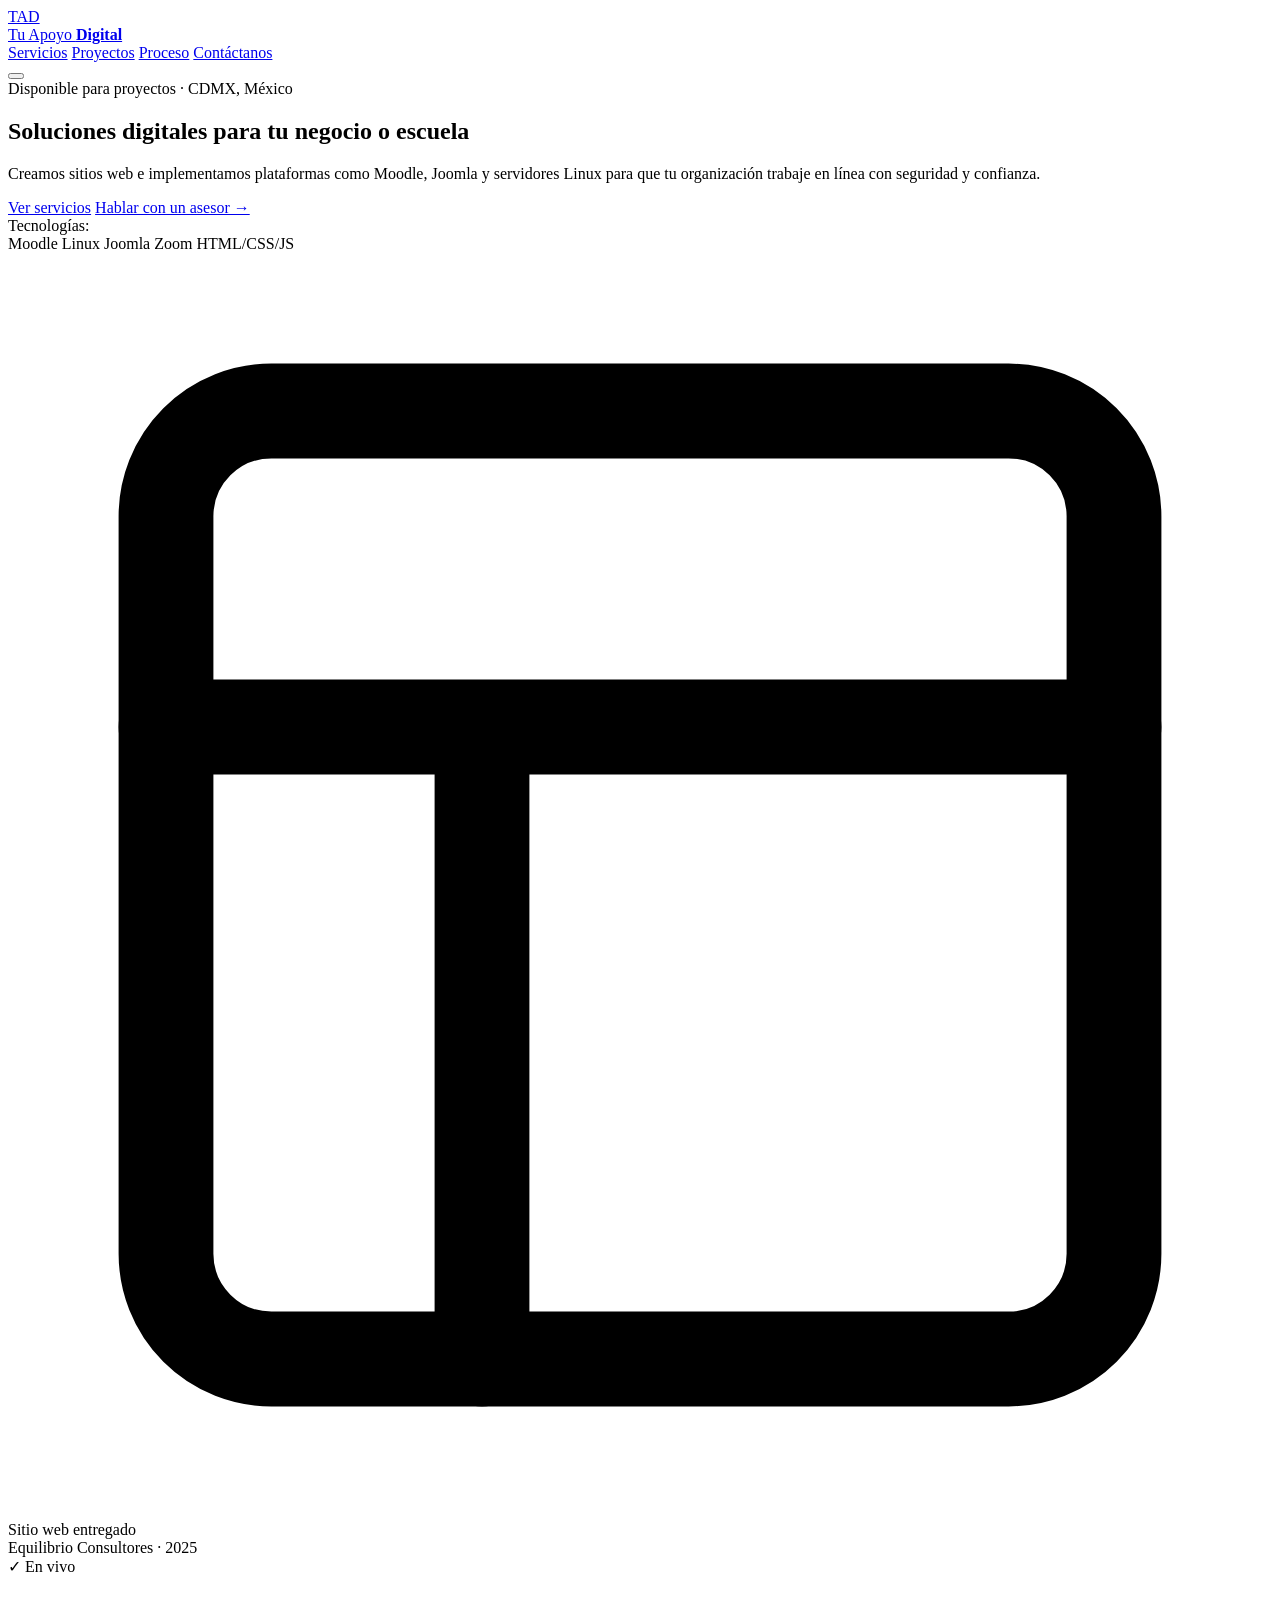
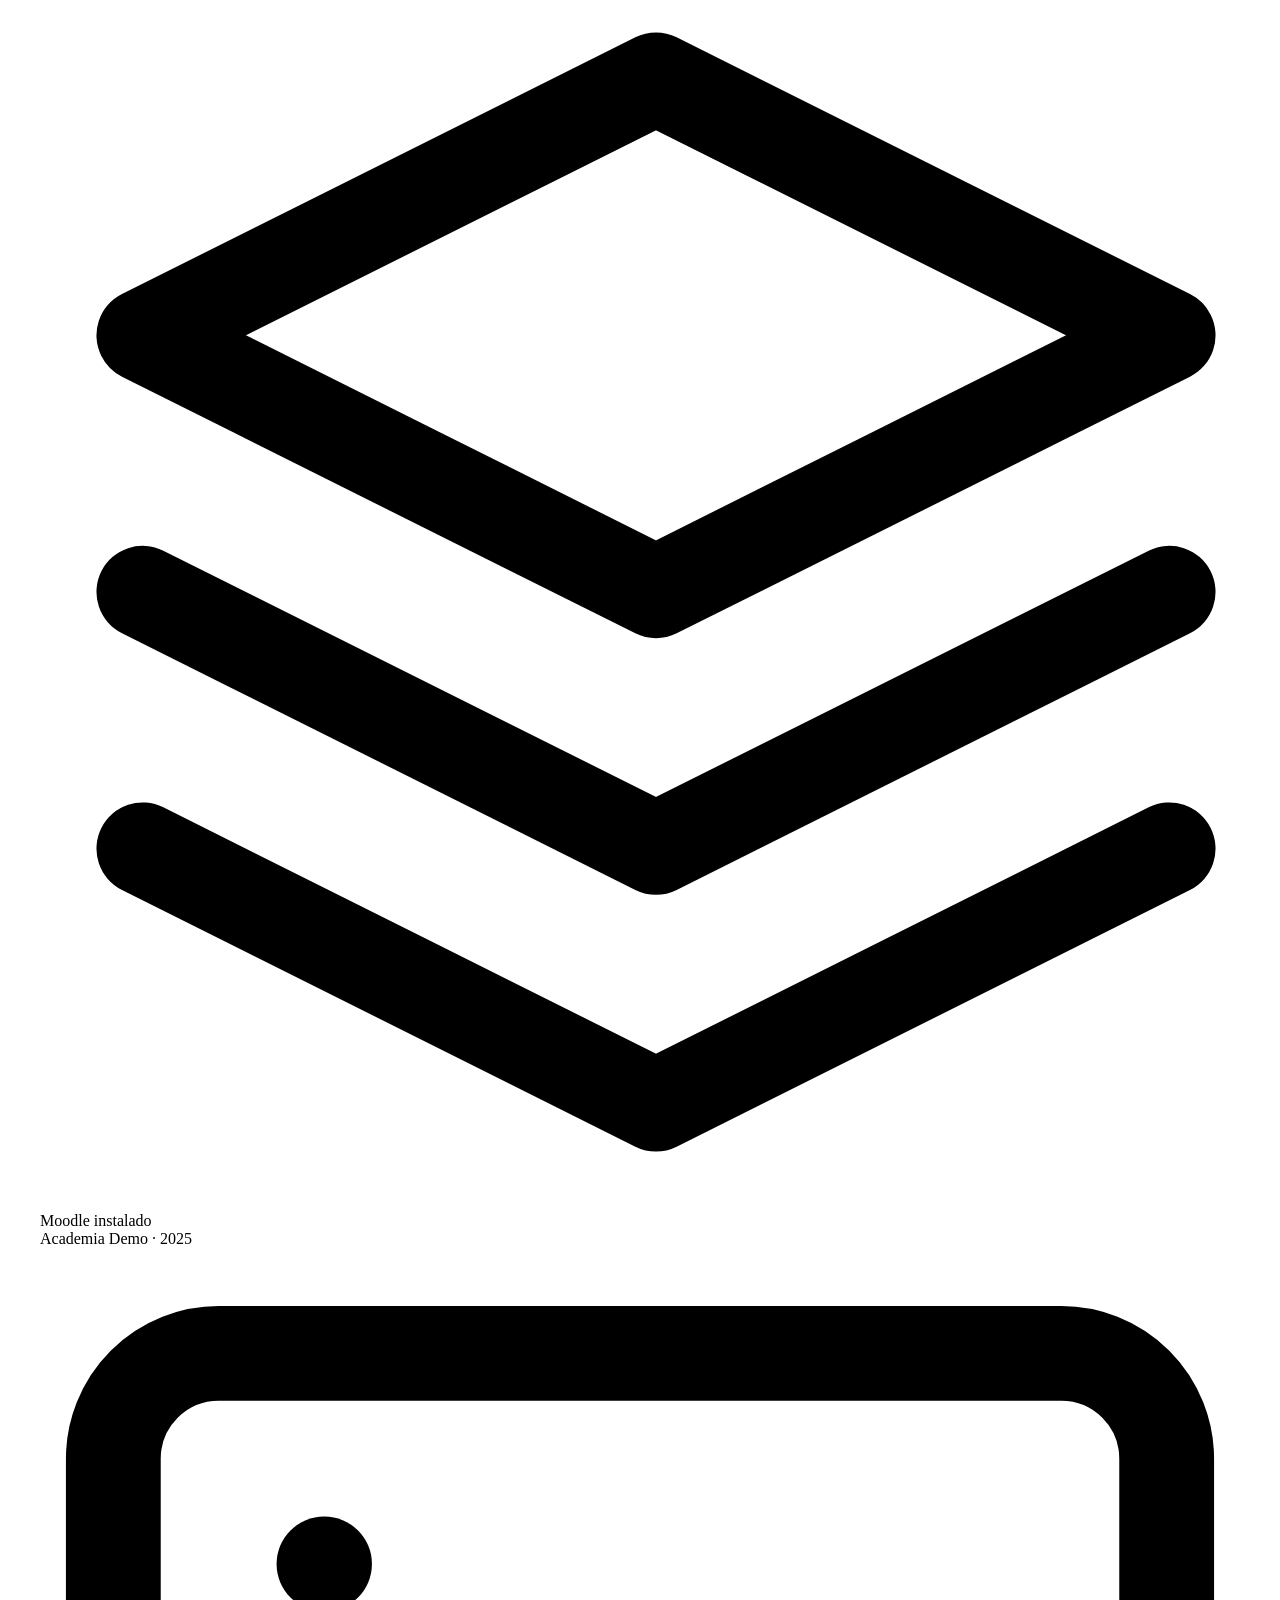
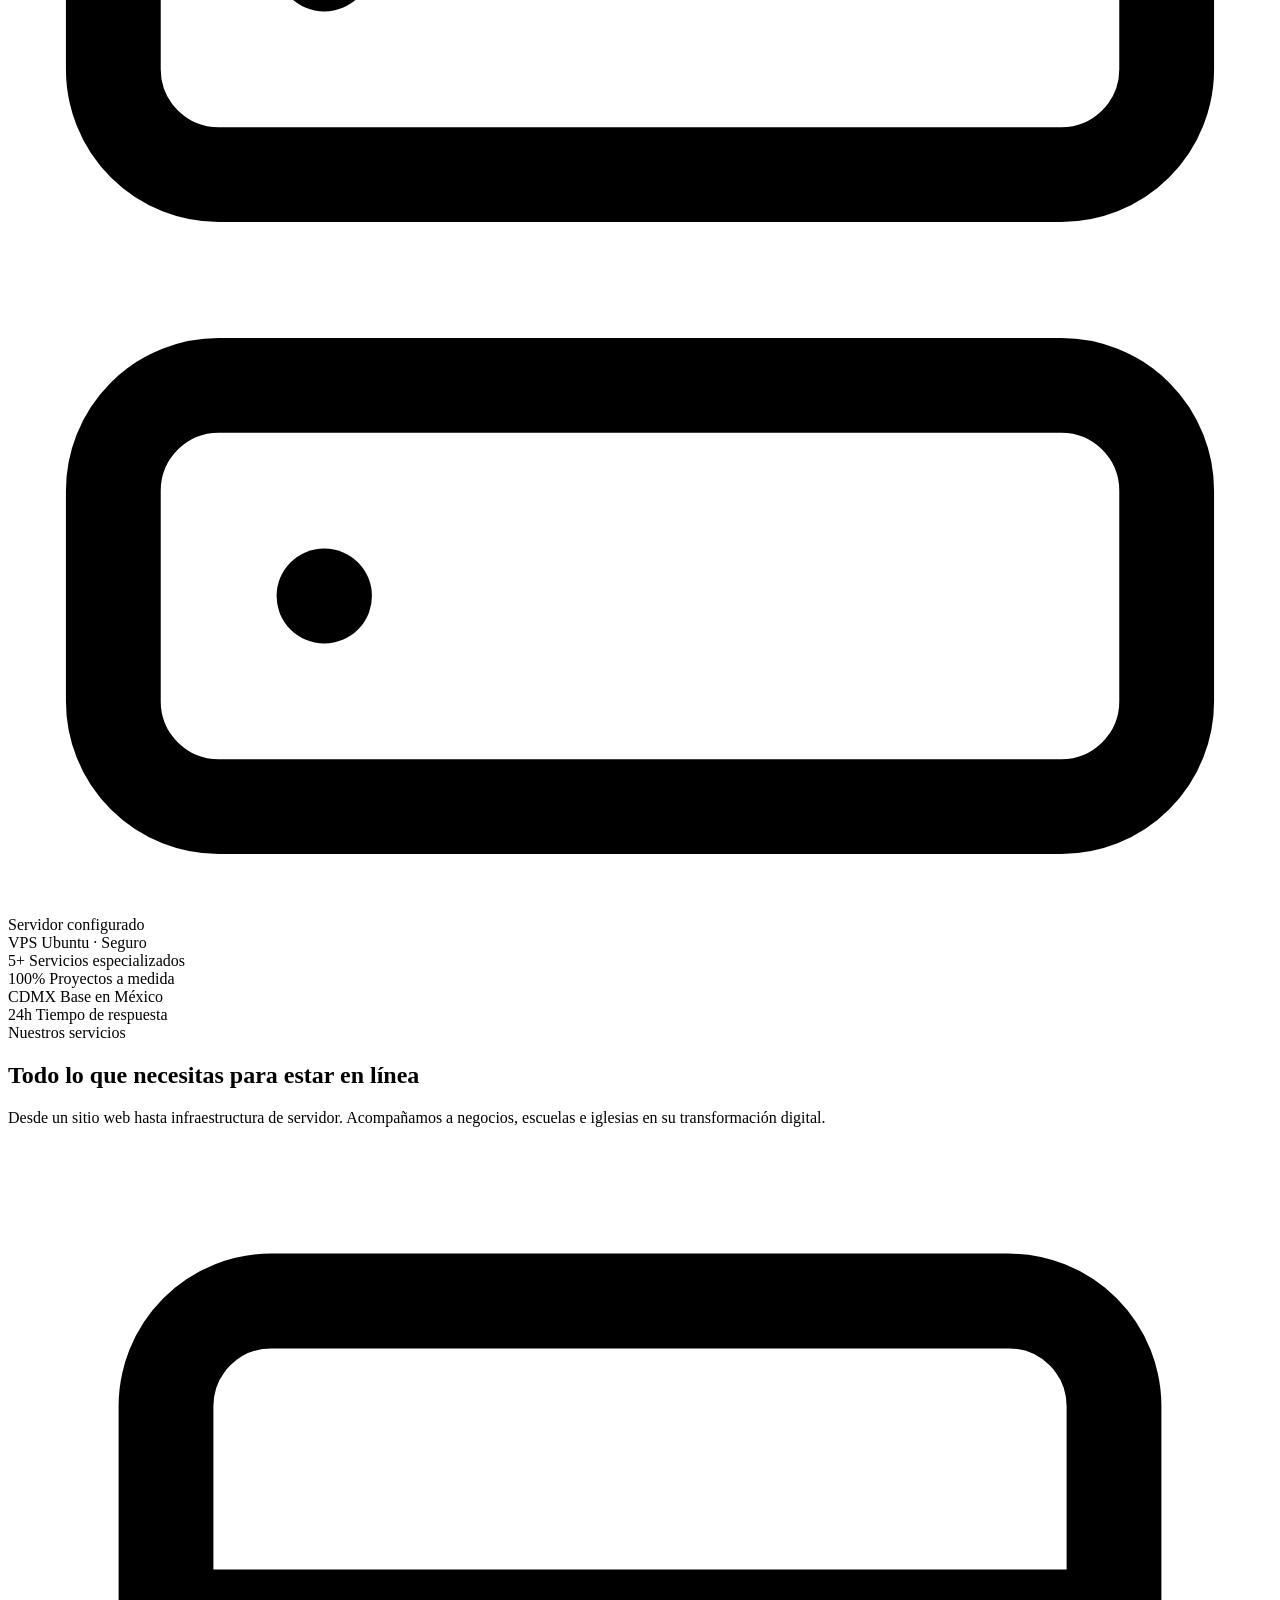
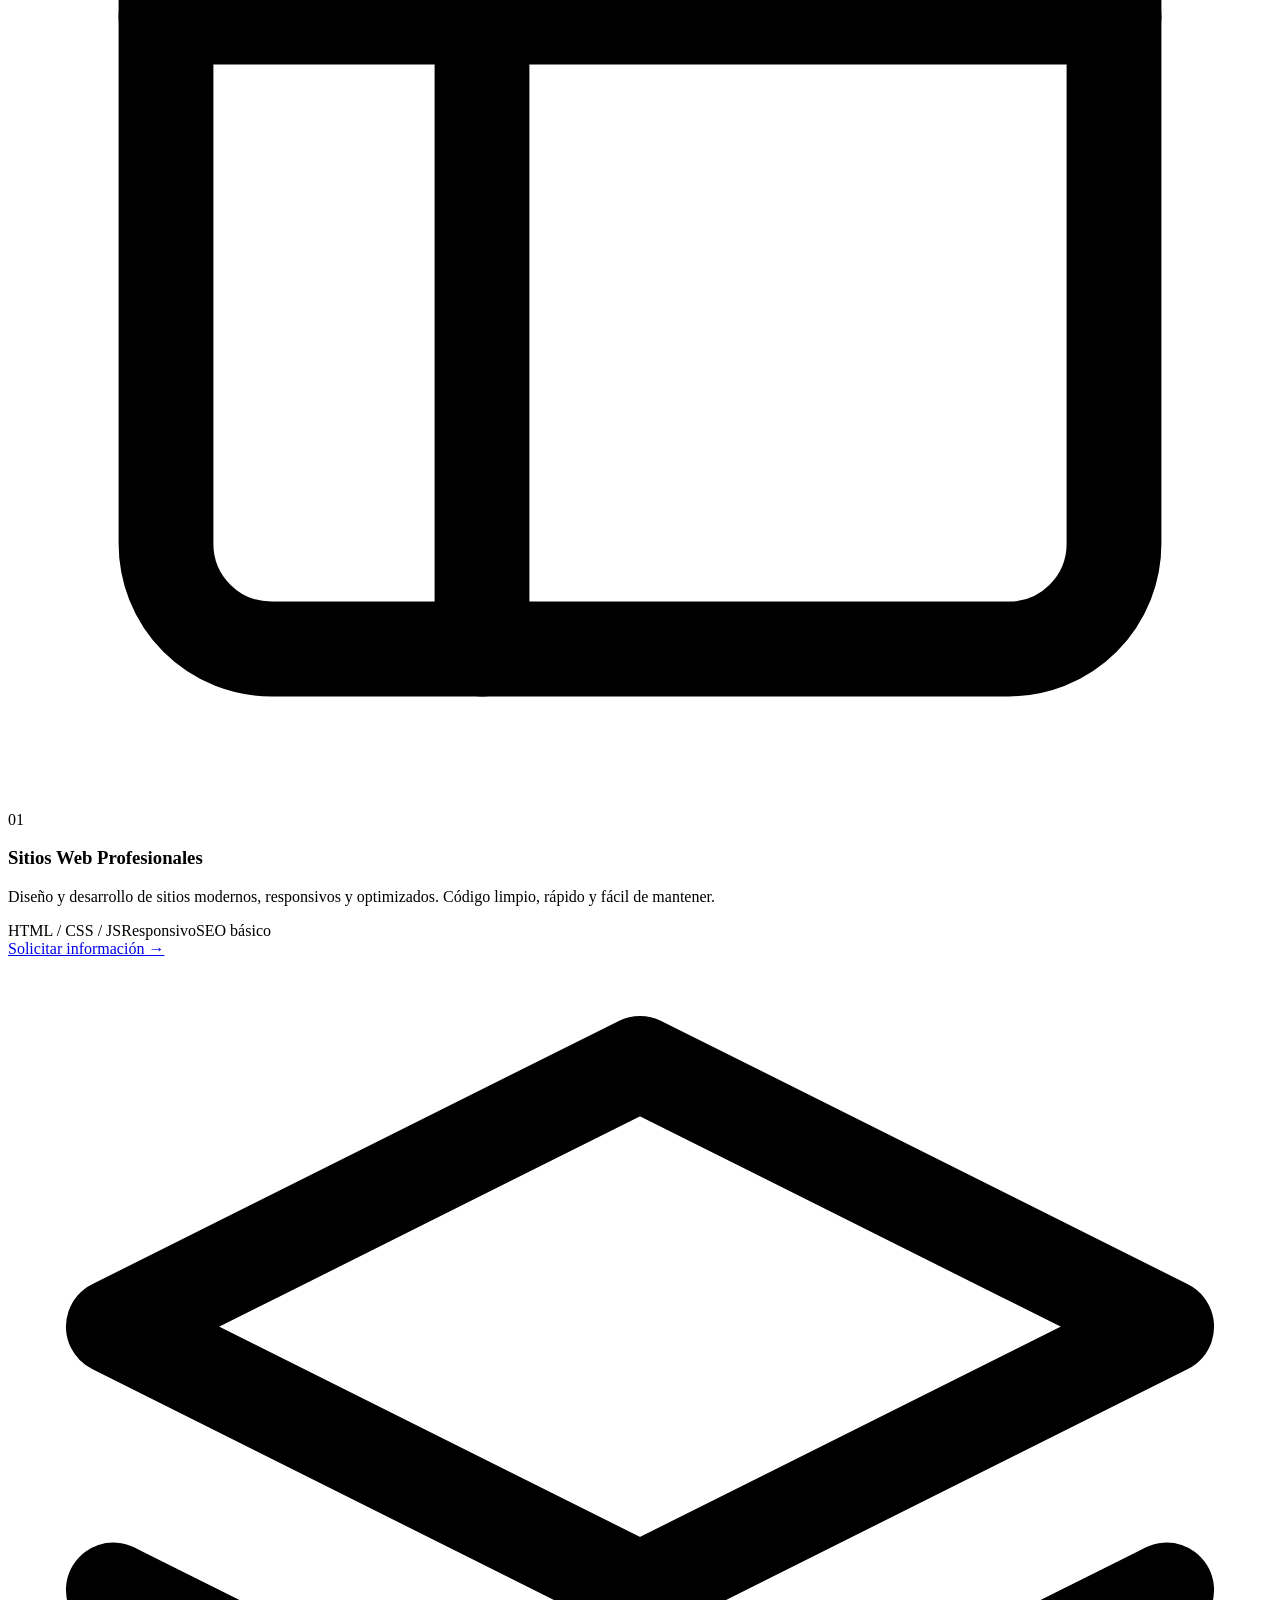
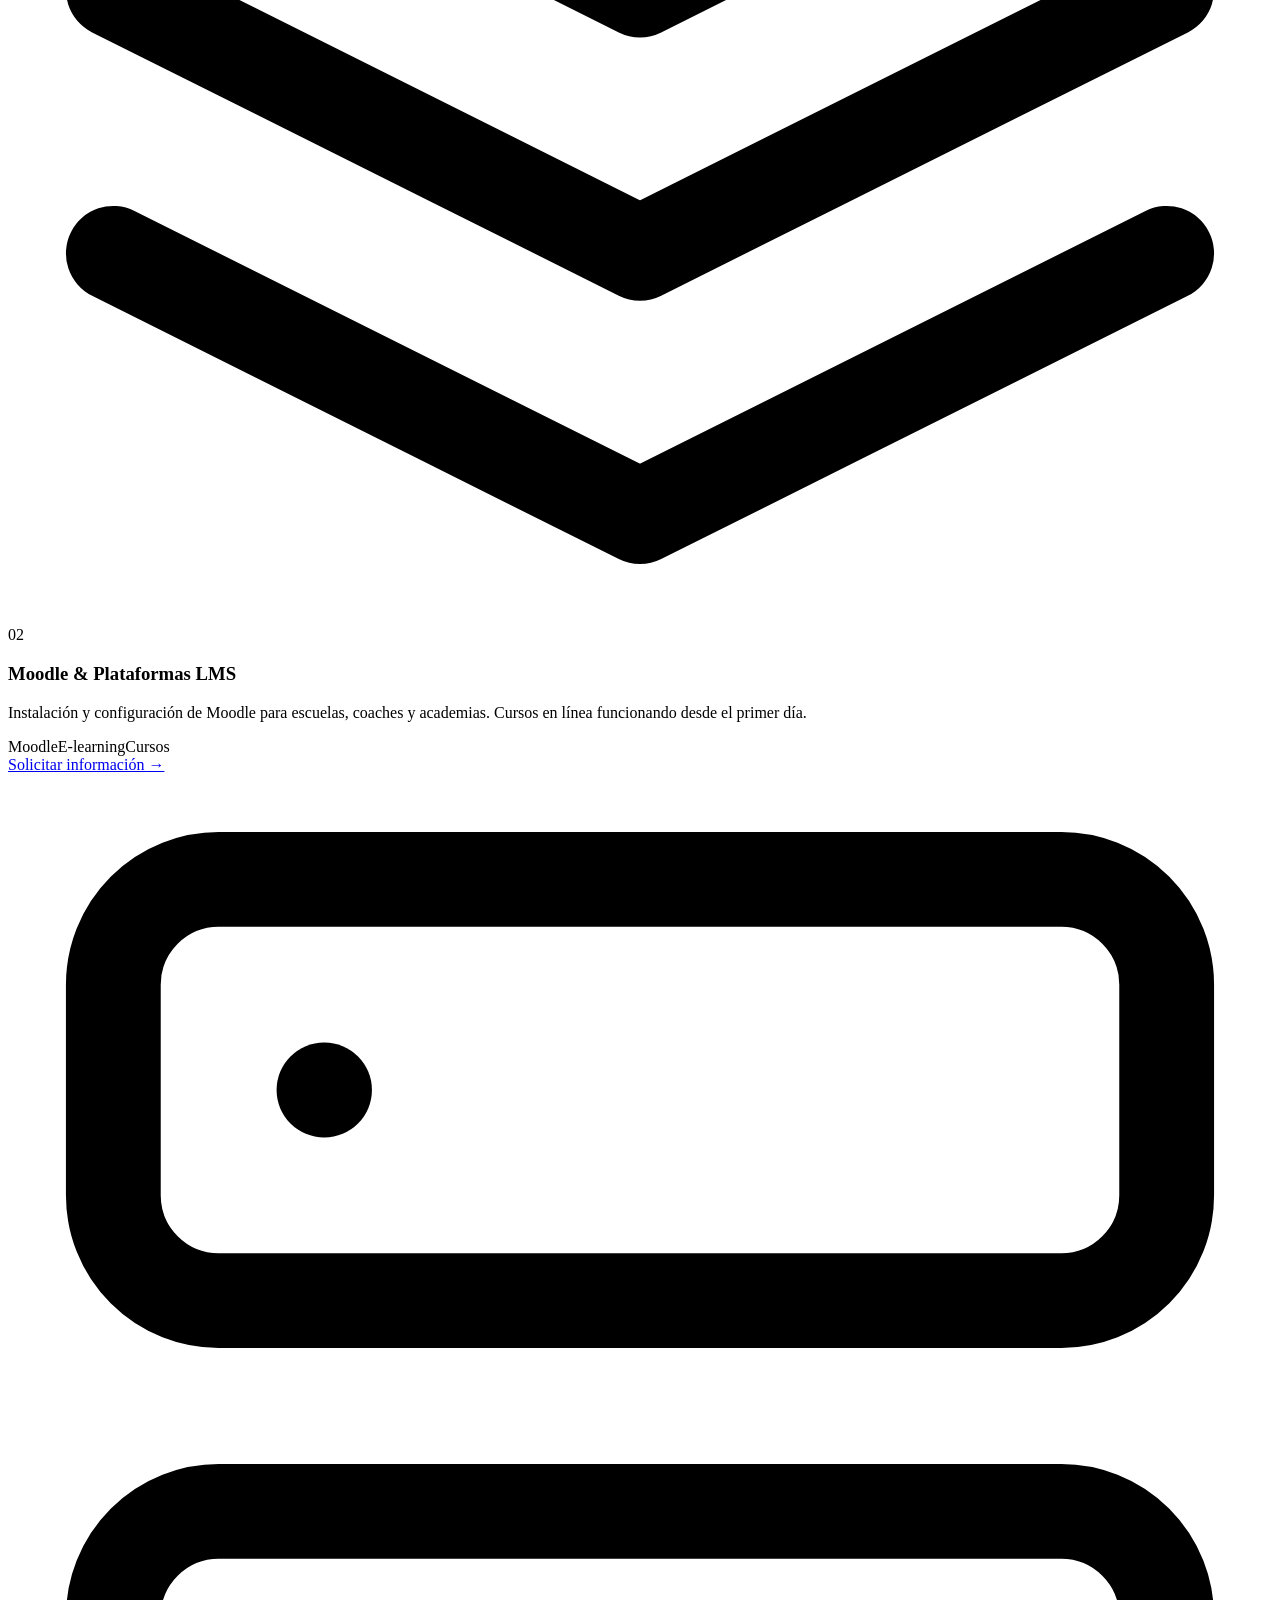
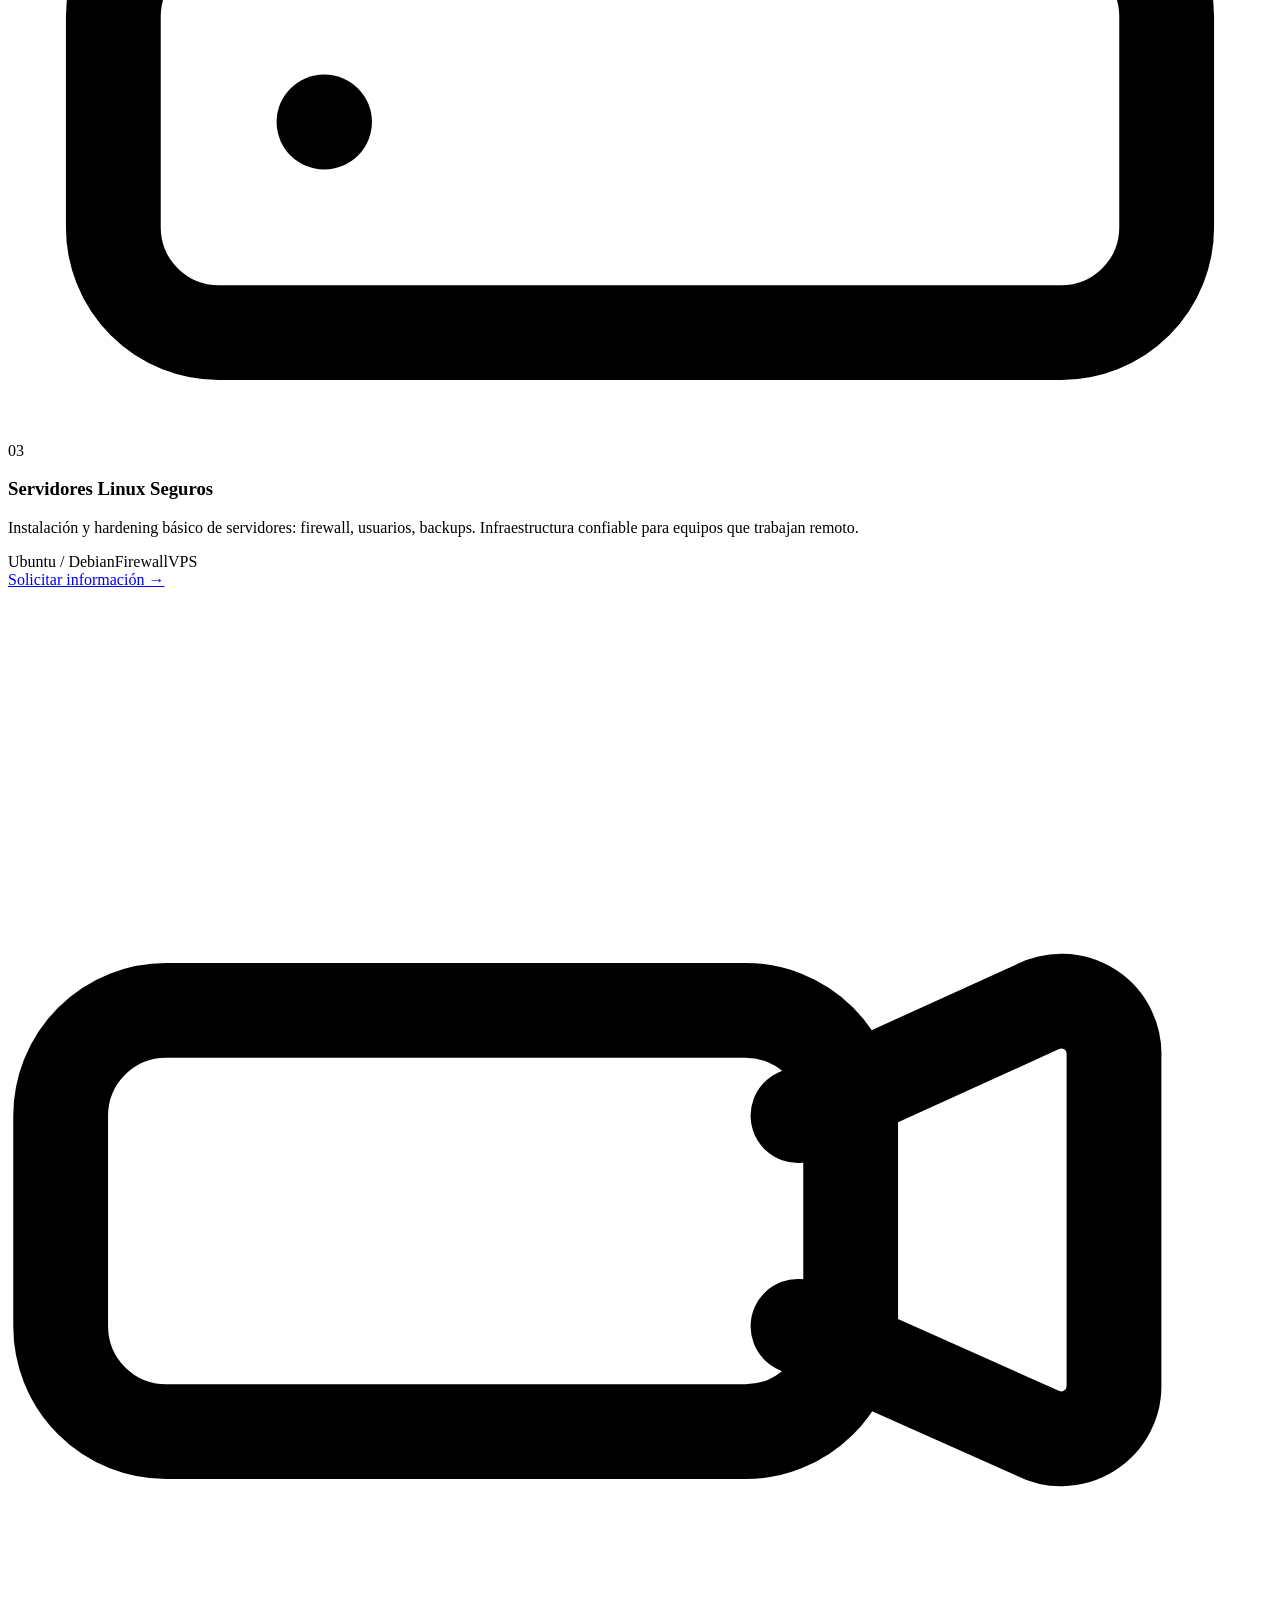
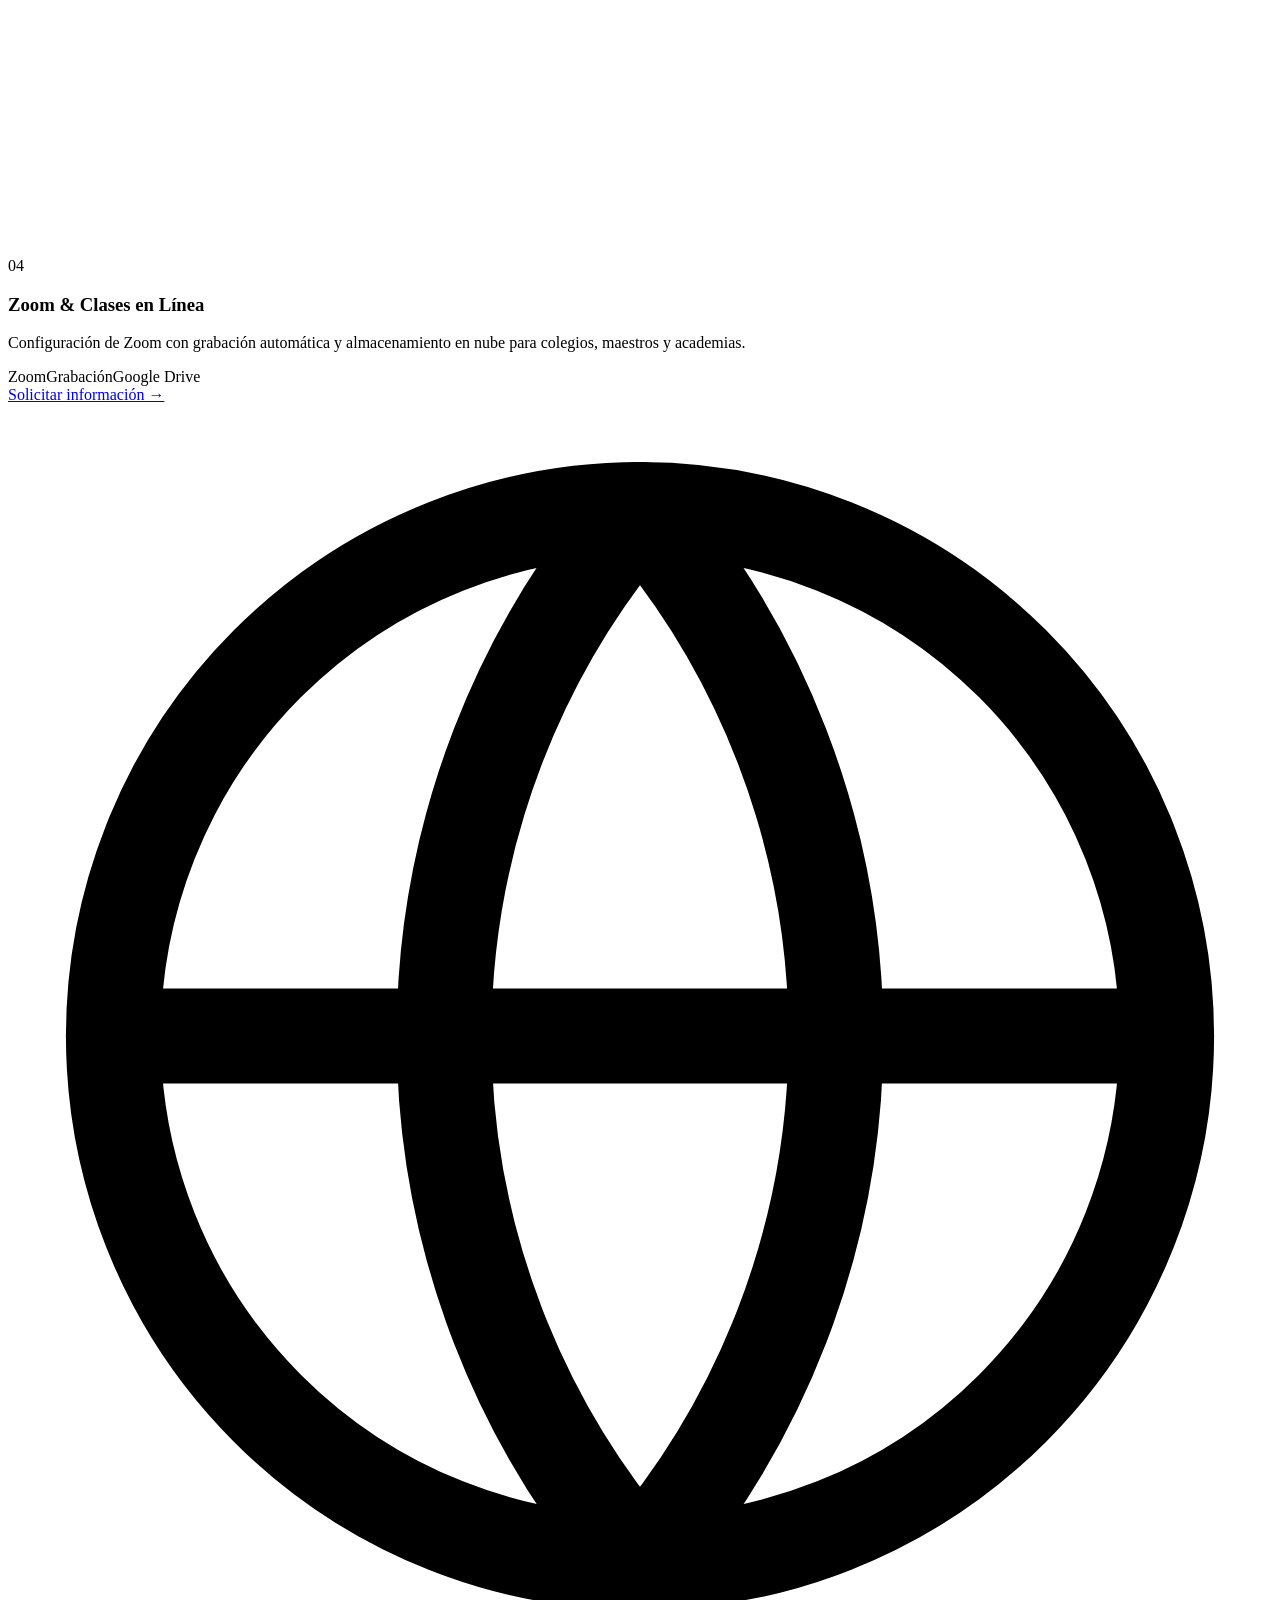
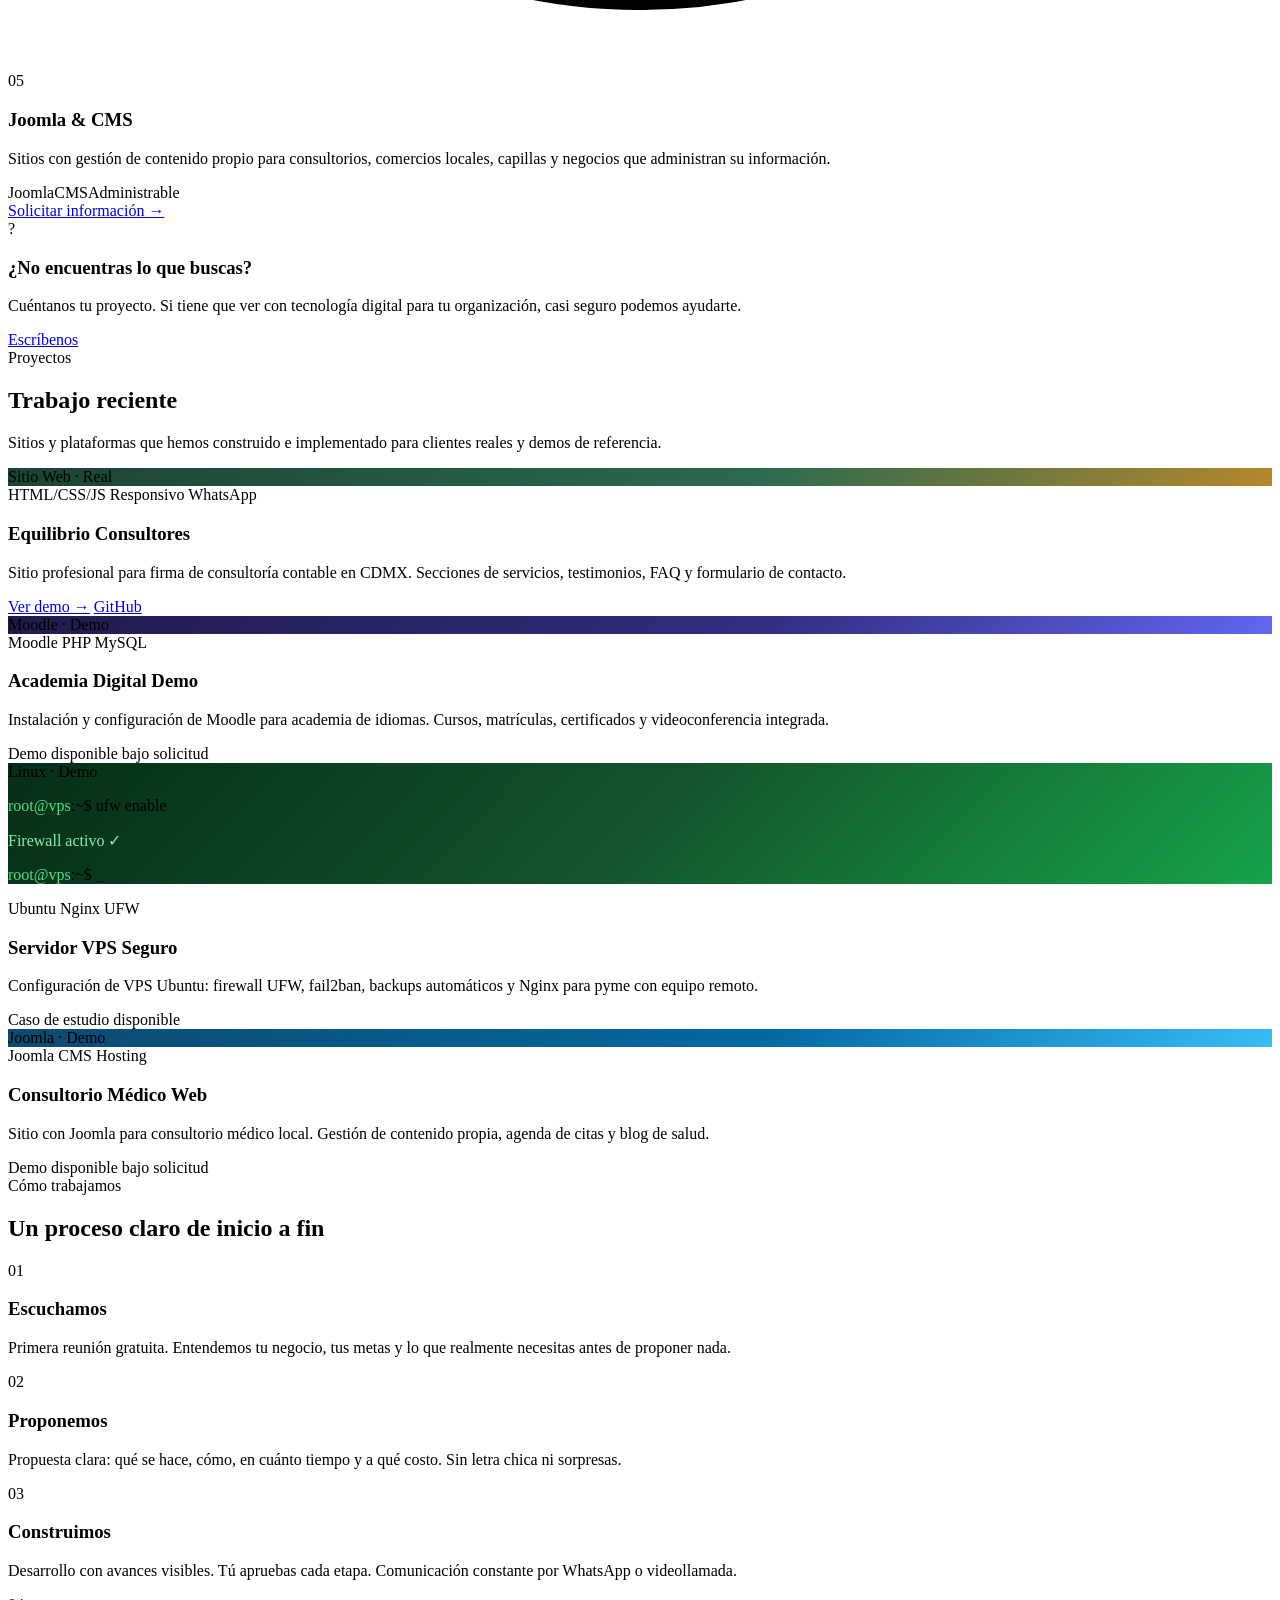
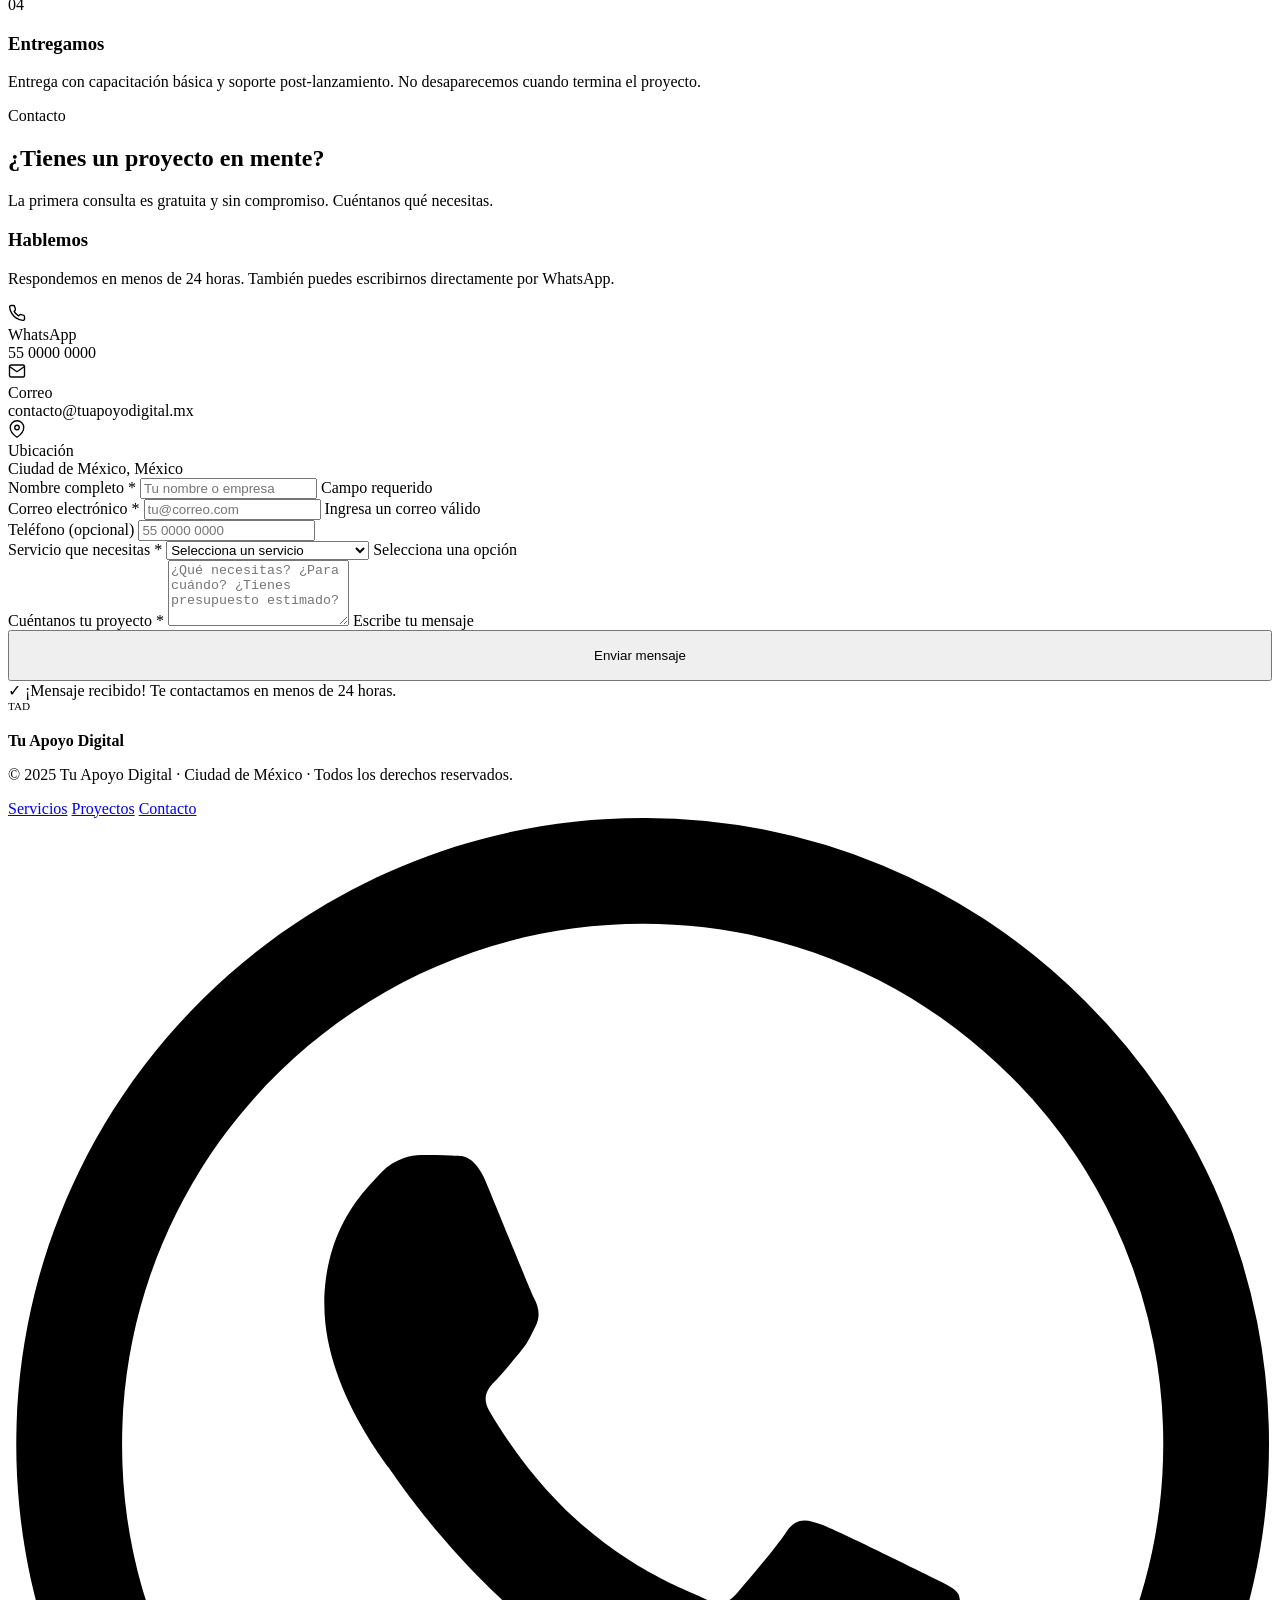
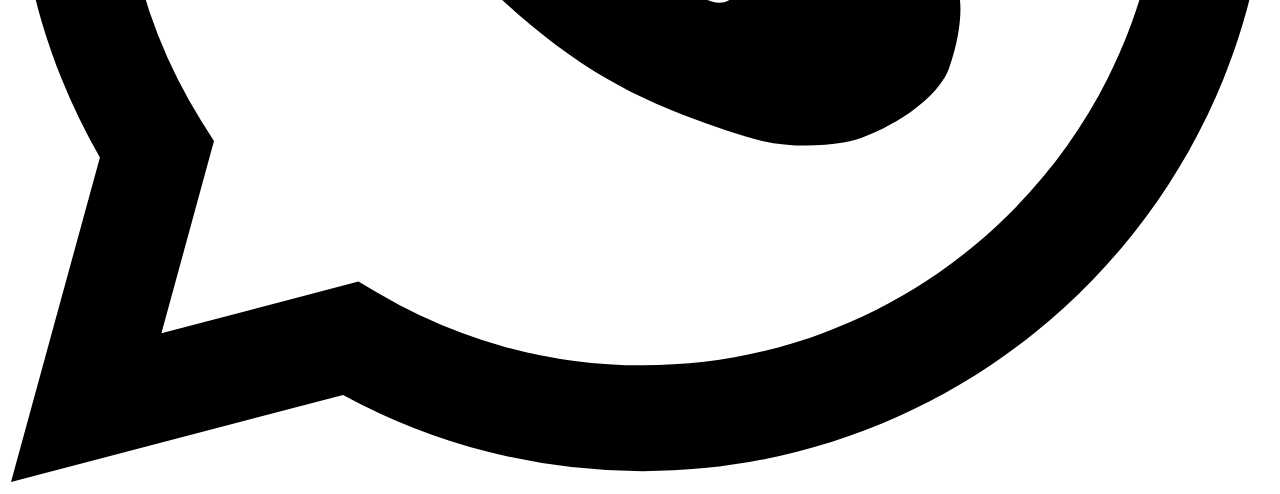
==== index.html @ fae8dba2 "Version conservadora de Tu  Apoyo Digital" ====
<!DOCTYPE html>
<html lang="es">
<head>
  <meta charset="UTF-8" />
  <meta name="viewport" content="width=device-width, initial-scale=1.0" />
  <meta name="description" content="Tu Apoyo Digital — Sitios web, Moodle, servidores Linux y soluciones digitales para negocios, escuelas y academias en México." />
  <title>Tu Apoyo Digital · Soluciones Digitales</title>
  <link rel="preconnect" href="https://fonts.googleapis.com" />
  <link rel="preconnect" href="https://fonts.gstatic.com" crossorigin />
  <link href="https://fonts.googleapis.com/css2?family=Inter:wght@300;400;500;600;700&display=swap" rel="stylesheet" />
  <link rel="stylesheet" href="css/style-v2.css" />
</head>
<body>

  <!-- ======================================================
       NAVBAR
       Para editar: cambia los textos de los enlaces <a>
       Para agregar una sección: copia un <a> y cambia el href
       ====================================================== -->
  <header class="nav" id="nav">
    <div class="container nav__inner">

      <!-- LOGO: cambia "Tu Apoyo Digital" por otro nombre si lo necesitas -->
      <a href="#inicio" class="nav__logo">
        <div class="nav__logo-icon">TAD</div>
        <span>Tu Apoyo <strong>Digital</strong></span>
      </a>

      <nav class="nav__links" id="navLinks">
        <a href="#servicios">Servicios</a>
        <a href="#proyectos">Proyectos</a>
        <a href="#proceso">Proceso</a>
        <a href="#contacto" class="btn btn--nav">Contáctanos</a>
      </nav>

      <button class="nav__burger" id="burger" aria-label="Abrir menú">
        <span></span><span></span><span></span>
      </button>
    </div>
  </header>

  <!-- ======================================================
       HERO — Sección principal
       Para editar:
         · Título: cambia el texto del <h1>
         · Subtítulo: cambia el <p class="hero__desc">
         · Botones: cambia el texto o el href de los <a>
         · Imagen de fondo: agrega una img en hero__visual
   ====================================================== -->
  <section class="hero" id="inicio">
    <div class="container hero__inner">
      <div class="hero__text">
        <div class="hero__badge">
          <span class="badge-dot"></span>
          Disponible para proyectos · CDMX, México
        </div>
        <h1>Soluciones digitales para tu negocio o escuela</h1>
        <p class="hero__desc">
          Creamos sitios web e implementamos plataformas como Moodle, Joomla y
          servidores Linux para que tu organización trabaje en línea con
          seguridad y confianza.
        </p>
        <div class="hero__cta">
          <a href="#servicios" class="btn btn--primary">Ver servicios</a>
          <a href="#contacto"  class="btn btn--secondary">Hablar con un asesor →</a>
        </div>
        <!-- Logos de tecnologías que manejas -->
        <div class="hero__tech">
          <span class="tech-label">Tecnologías:</span>
          <div class="tech-badges">
            <span>Moodle</span>
            <span>Linux</span>
            <span>Joomla</span>
            <span>Zoom</span>
            <span>HTML/CSS/JS</span>
          </div>
        </div>
      </div>

      <!-- Visual decorativo del lado derecho -->
      <div class="hero__visual">
        <div class="hero__visual-card hero__visual-card--main">
          <div class="vis-icon blue">
            <svg viewBox="0 0 24 24" fill="none" stroke="currentColor" stroke-width="1.8" stroke-linecap="round" stroke-linejoin="round"><rect x="3" y="3" width="18" height="18" rx="2"/><path d="M3 9h18M9 21V9"/></svg>
          </div>
          <div>
            <div class="vis-title">Sitio web entregado</div>
            <div class="vis-sub">Equilibrio Consultores · 2025</div>
          </div>
          <span class="vis-badge green">✓ En vivo</span>
        </div>
        <div class="hero__visual-card hero__visual-card--sm" style="margin-left:2rem">
          <div class="vis-icon purple">
            <svg viewBox="0 0 24 24" fill="none" stroke="currentColor" stroke-width="1.8" stroke-linecap="round" stroke-linejoin="round"><path d="M12 2L2 7l10 5 10-5-10-5z"/><path d="M2 17l10 5 10-5"/><path d="M2 12l10 5 10-5"/></svg>
          </div>
          <div>
            <div class="vis-title">Moodle instalado</div>
            <div class="vis-sub">Academia Demo · 2025</div>
          </div>
        </div>
        <div class="hero__visual-card hero__visual-card--sm">
          <div class="vis-icon teal">
            <svg viewBox="0 0 24 24" fill="none" stroke="currentColor" stroke-width="1.8" stroke-linecap="round" stroke-linejoin="round"><rect x="2" y="2" width="20" height="8" rx="2"/><rect x="2" y="14" width="20" height="8" rx="2"/><line x1="6" y1="6" x2="6.01" y2="6"/><line x1="6" y1="18" x2="6.01" y2="18"/></svg>
          </div>
          <div>
            <div class="vis-title">Servidor configurado</div>
            <div class="vis-sub">VPS Ubuntu · Seguro</div>
          </div>
        </div>
      </div>
    </div>

    <!-- Estadísticas -->
    <div class="hero__stats">
      <div class="container hero__stats-inner">
        <div class="stat">
          <span class="stat-num">5+</span>
          <span class="stat-label">Servicios especializados</span>
        </div>
        <div class="stat-divider"></div>
        <div class="stat">
          <span class="stat-num">100%</span>
          <span class="stat-label">Proyectos a medida</span>
        </div>
        <div class="stat-divider"></div>
        <div class="stat">
          <span class="stat-num">CDMX</span>
          <span class="stat-label">Base en México</span>
        </div>
        <div class="stat-divider"></div>
        <div class="stat">
          <span class="stat-num">24h</span>
          <span class="stat-label">Tiempo de respuesta</span>
        </div>
      </div>
    </div>
  </section>

  <!-- ======================================================
       SERVICIOS
       Para editar una tarjeta:
         · Cambia el <h3> por el nombre del servicio
         · Cambia el <p> por la descripción
         · Cambia los <span> del .svc-tags por las tecnologías
         · Para agregar una tarjeta: copia todo el <div class="svc-card"> y pégalo
   ====================================================== -->
  <section class="servicios" id="servicios">
    <div class="container">
      <div class="section-head reveal">
        <div class="section-eyebrow">Nuestros servicios</div>
        <h2>Todo lo que necesitas para estar en línea</h2>
        <p class="section-desc">Desde un sitio web hasta infraestructura de servidor. Acompañamos a negocios, escuelas e iglesias en su transformación digital.</p>
      </div>

      <div class="svc-grid">

        <!-- TARJETA 1 — Sitios Web -->
        <div class="svc-card reveal">
          <div class="svc-card__head">
            <div class="svc-icon blue">
              <svg viewBox="0 0 24 24" fill="none" stroke="currentColor" stroke-width="1.8" stroke-linecap="round" stroke-linejoin="round"><rect x="3" y="3" width="18" height="18" rx="2"/><path d="M3 9h18M9 21V9"/></svg>
            </div>
            <span class="svc-num">01</span>
          </div>
          <h3>Sitios Web Profesionales</h3>
          <p>Diseño y desarrollo de sitios modernos, responsivos y optimizados. Código limpio, rápido y fácil de mantener.</p>
          <div class="svc-tags">
            <span>HTML / CSS / JS</span><span>Responsivo</span><span>SEO básico</span>
          </div>
          <div class="svc-card__footer">
            <a href="#contacto" class="svc-link">Solicitar información →</a>
          </div>
        </div>

        <!-- TARJETA 2 — Moodle -->
        <div class="svc-card reveal">
          <div class="svc-card__head">
            <div class="svc-icon purple">
              <svg viewBox="0 0 24 24" fill="none" stroke="currentColor" stroke-width="1.8" stroke-linecap="round" stroke-linejoin="round"><path d="M12 2L2 7l10 5 10-5-10-5z"/><path d="M2 17l10 5 10-5"/><path d="M2 12l10 5 10-5"/></svg>
            </div>
            <span class="svc-num">02</span>
          </div>
          <h3>Moodle & Plataformas LMS</h3>
          <p>Instalación y configuración de Moodle para escuelas, coaches y academias. Cursos en línea funcionando desde el primer día.</p>
          <div class="svc-tags">
            <span>Moodle</span><span>E-learning</span><span>Cursos</span>
          </div>
          <div class="svc-card__footer">
            <a href="#contacto" class="svc-link">Solicitar información →</a>
          </div>
        </div>

        <!-- TARJETA 3 — Linux -->
        <div class="svc-card reveal">
          <div class="svc-card__head">
            <div class="svc-icon teal">
              <svg viewBox="0 0 24 24" fill="none" stroke="currentColor" stroke-width="1.8" stroke-linecap="round" stroke-linejoin="round"><rect x="2" y="2" width="20" height="8" rx="2"/><rect x="2" y="14" width="20" height="8" rx="2"/><line x1="6" y1="6" x2="6.01" y2="6"/><line x1="6" y1="18" x2="6.01" y2="18"/></svg>
            </div>
            <span class="svc-num">03</span>
          </div>
          <h3>Servidores Linux Seguros</h3>
          <p>Instalación y hardening básico de servidores: firewall, usuarios, backups. Infraestructura confiable para equipos que trabajan remoto.</p>
          <div class="svc-tags">
            <span>Ubuntu / Debian</span><span>Firewall</span><span>VPS</span>
          </div>
          <div class="svc-card__footer">
            <a href="#contacto" class="svc-link">Solicitar información →</a>
          </div>
        </div>

        <!-- TARJETA 4 — Zoom -->
        <div class="svc-card reveal">
          <div class="svc-card__head">
            <div class="svc-icon orange">
              <svg viewBox="0 0 24 24" fill="none" stroke="currentColor" stroke-width="1.8" stroke-linecap="round" stroke-linejoin="round"><path d="M15 10l4.553-2.069A1 1 0 0121 8.87v6.26a1 1 0 01-1.447.9L15 14"/><rect x="1" y="8" width="15" height="8" rx="2"/></svg>
            </div>
            <span class="svc-num">04</span>
          </div>
          <h3>Zoom & Clases en Línea</h3>
          <p>Configuración de Zoom con grabación automática y almacenamiento en nube para colegios, maestros y academias.</p>
          <div class="svc-tags">
            <span>Zoom</span><span>Grabación</span><span>Google Drive</span>
          </div>
          <div class="svc-card__footer">
            <a href="#contacto" class="svc-link">Solicitar información →</a>
          </div>
        </div>

        <!-- TARJETA 5 — Joomla -->
        <div class="svc-card reveal">
          <div class="svc-card__head">
            <div class="svc-icon blue">
              <svg viewBox="0 0 24 24" fill="none" stroke="currentColor" stroke-width="1.8" stroke-linecap="round" stroke-linejoin="round"><circle cx="12" cy="12" r="10"/><path d="M2 12h20M12 2a15.3 15.3 0 010 20M12 2a15.3 15.3 0 000 20"/></svg>
            </div>
            <span class="svc-num">05</span>
          </div>
          <h3>Joomla & CMS</h3>
          <p>Sitios con gestión de contenido propio para consultorios, comercios locales, capillas y negocios que administran su información.</p>
          <div class="svc-tags">
            <span>Joomla</span><span>CMS</span><span>Administrable</span>
          </div>
          <div class="svc-card__footer">
            <a href="#contacto" class="svc-link">Solicitar información →</a>
          </div>
        </div>

        <!-- TARJETA CTA -->
        <div class="svc-card svc-card--cta reveal">
          <div class="svc-card__cta-inner">
            <div class="cta-icon">?</div>
            <h3>¿No encuentras lo que buscas?</h3>
            <p>Cuéntanos tu proyecto. Si tiene que ver con tecnología digital para tu organización, casi seguro podemos ayudarte.</p>
            <a href="#contacto" class="btn btn--primary" style="margin-top:1.5rem">Escríbenos</a>
          </div>
        </div>

      </div>
    </div>
  </section>

  <!-- ======================================================
       PROYECTOS
       Para editar un proyecto:
         · Cambia el <h3> por el nombre del proyecto
         · Cambia el <p> por la descripción
         · Cambia el href del "Ver demo" por la URL real
         · Para cambiar el color del banner: edita el style="background:..."
         · Para agregar proyecto: copia un <article class="proj-card"> completo
   ====================================================== -->
  <section class="proyectos" id="proyectos">
    <div class="container">
      <div class="section-head reveal">
        <div class="section-eyebrow">Proyectos</div>
        <h2>Trabajo reciente</h2>
        <p class="section-desc">Sitios y plataformas que hemos construido e implementado para clientes reales y demos de referencia.</p>
      </div>

      <div class="proj-grid">

        <!-- PROYECTO 1 — Equilibrio Consultores (real) -->
        <article class="proj-card reveal">
          <div class="proj-banner" style="background: linear-gradient(135deg, #1B4332 0%, #2D6A4F 60%, #B7882C 100%);">
            <span class="proj-tipo">Sitio Web · Real</span>
            <div class="proj-mock-browser">
              <div class="pmb-bar"><span></span><span></span><span></span></div>
              <div class="pmb-body">
                <div class="pmb-hero"></div>
                <div class="pmb-row"><div></div><div></div><div></div></div>
              </div>
            </div>
          </div>
          <div class="proj-body">
            <div class="proj-meta">
              <span class="proj-tag">HTML/CSS/JS</span>
              <span class="proj-tag">Responsivo</span>
              <span class="proj-tag">WhatsApp</span>
            </div>
            <h3>Equilibrio Consultores</h3>
            <p>Sitio profesional para firma de consultoría contable en CDMX. Secciones de servicios, testimonios, FAQ y formulario de contacto.</p>
            <div class="proj-actions">
              <!-- *** ACTUALIZA ESTA URL con tu usuario real de GitHub *** -->
              <a href="https://TU-USUARIO.github.io/equilibrio-consultores" target="_blank" class="btn btn--primary btn--sm">Ver demo →</a>
              <a href="https://github.com/TU-USUARIO/equilibrio-consultores" target="_blank" class="btn btn--outline btn--sm">GitHub</a>
            </div>
          </div>
        </article>

        <!-- PROYECTO 2 — Academia Moodle (demo) -->
        <article class="proj-card reveal">
          <div class="proj-banner" style="background: linear-gradient(135deg, #1e1b4b 0%, #312e81 60%, #6366f1 100%);">
            <span class="proj-tipo">Moodle · Demo</span>
            <div class="proj-mock-browser">
              <div class="pmb-bar"><span></span><span></span><span></span></div>
              <div class="pmb-body">
                <div class="pmb-nav"></div>
                <div class="pmb-list"><div></div><div></div><div></div></div>
              </div>
            </div>
          </div>
          <div class="proj-body">
            <div class="proj-meta">
              <span class="proj-tag">Moodle</span>
              <span class="proj-tag">PHP</span>
              <span class="proj-tag">MySQL</span>
            </div>
            <h3>Academia Digital Demo</h3>
            <p>Instalación y configuración de Moodle para academia de idiomas. Cursos, matrículas, certificados y videoconferencia integrada.</p>
            <div class="proj-actions">
              <span class="proj-disponible">Demo disponible bajo solicitud</span>
            </div>
          </div>
        </article>

        <!-- PROYECTO 3 — Servidor VPS (demo) -->
        <article class="proj-card reveal">
          <div class="proj-banner" style="background: linear-gradient(135deg, #052e16 0%, #14532d 50%, #16a34a 100%);">
            <span class="proj-tipo">Linux · Demo</span>
            <div class="proj-mock-browser">
              <div class="pmb-bar dark"><span></span><span></span><span></span></div>
              <div class="pmb-body pmb-terminal">
                <p><span style="color:#4ade80">root@vps</span>:~$ ufw enable</p>
                <p style="color:#86efac">Firewall activo ✓</p>
                <p><span style="color:#4ade80">root@vps</span>:~$ _</p>
              </div>
            </div>
          </div>
          <div class="proj-body">
            <div class="proj-meta">
              <span class="proj-tag">Ubuntu</span>
              <span class="proj-tag">Nginx</span>
              <span class="proj-tag">UFW</span>
            </div>
            <h3>Servidor VPS Seguro</h3>
            <p>Configuración de VPS Ubuntu: firewall UFW, fail2ban, backups automáticos y Nginx para pyme con equipo remoto.</p>
            <div class="proj-actions">
              <span class="proj-disponible">Caso de estudio disponible</span>
            </div>
          </div>
        </article>

        <!-- PROYECTO 4 — Joomla Consultorio (demo) -->
        <article class="proj-card reveal">
          <div class="proj-banner" style="background: linear-gradient(135deg, #0c4a6e 0%, #0369a1 60%, #38bdf8 100%);">
            <span class="proj-tipo">Joomla · Demo</span>
            <div class="proj-mock-browser">
              <div class="pmb-bar"><span></span><span></span><span></span></div>
              <div class="pmb-body">
                <div class="pmb-hero" style="background:rgba(255,255,255,0.2)"></div>
                <div class="pmb-row"><div></div><div></div></div>
              </div>
            </div>
          </div>
          <div class="proj-body">
            <div class="proj-meta">
              <span class="proj-tag">Joomla</span>
              <span class="proj-tag">CMS</span>
              <span class="proj-tag">Hosting</span>
            </div>
            <h3>Consultorio Médico Web</h3>
            <p>Sitio con Joomla para consultorio médico local. Gestión de contenido propia, agenda de citas y blog de salud.</p>
            <div class="proj-actions">
              <span class="proj-disponible">Demo disponible bajo solicitud</span>
            </div>
          </div>
        </article>

      </div>
    </div>
  </section>

  <!-- ======================================================
       PROCESO
       Para editar un paso: cambia el <h3> y el <p>
       Para agregar un paso: copia un <div class="proc-item"> completo
   ====================================================== -->
  <section class="proceso" id="proceso">
    <div class="container">
      <div class="section-head reveal">
        <div class="section-eyebrow">Cómo trabajamos</div>
        <h2>Un proceso claro de inicio a fin</h2>
      </div>
      <div class="proc-grid">
        <div class="proc-item reveal">
          <div class="proc-num">01</div>
          <div class="proc-line"></div>
          <h3>Escuchamos</h3>
          <p>Primera reunión gratuita. Entendemos tu negocio, tus metas y lo que realmente necesitas antes de proponer nada.</p>
        </div>
        <div class="proc-item reveal">
          <div class="proc-num">02</div>
          <div class="proc-line"></div>
          <h3>Proponemos</h3>
          <p>Propuesta clara: qué se hace, cómo, en cuánto tiempo y a qué costo. Sin letra chica ni sorpresas.</p>
        </div>
        <div class="proc-item reveal">
          <div class="proc-num">03</div>
          <div class="proc-line"></div>
          <h3>Construimos</h3>
          <p>Desarrollo con avances visibles. Tú apruebas cada etapa. Comunicación constante por WhatsApp o videollamada.</p>
        </div>
        <div class="proc-item reveal">
          <div class="proc-num">04</div>
          <div class="proc-line" style="display:none"></div>
          <h3>Entregamos</h3>
          <p>Entrega con capacitación básica y soporte post-lanzamiento. No desaparecemos cuando termina el proyecto.</p>
        </div>
      </div>
    </div>
  </section>

  <!-- ======================================================
       CONTACTO
       Para editar:
         · Cambia el correo en el .dato-value
         · Cambia el teléfono en el .dato-value
         · El formulario envía datos cuando lo conectes a Formspree
         · Para conectar a Formspree: cambia el action del <form>
   ====================================================== -->
  <section class="contacto" id="contacto">
    <div class="container">
      <div class="section-head reveal">
        <div class="section-eyebrow">Contacto</div>
        <h2>¿Tienes un proyecto en mente?</h2>
        <p class="section-desc">La primera consulta es gratuita y sin compromiso. Cuéntanos qué necesitas.</p>
      </div>
      <div class="contacto__grid">

        <div class="contacto__info reveal">
          <div class="info-card">
            <h3>Hablemos</h3>
            <p>Respondemos en menos de 24 horas. También puedes escribirnos directamente por WhatsApp.</p>
            <div class="datos">
              <!-- CAMBIA estos datos por los tuyos -->
              <div class="dato">
                <div class="dato-icon blue">
                  <svg viewBox="0 0 24 24" fill="none" stroke="currentColor" stroke-width="1.8" stroke-linecap="round" stroke-linejoin="round" width="18" height="18"><path d="M22 16.92v3a2 2 0 01-2.18 2 19.79 19.79 0 01-8.63-3.07 19.5 19.5 0 01-6-6A19.79 19.79 0 012.12 4.18 2 2 0 014.11 2h3a2 2 0 012 1.72c.127.96.361 1.903.7 2.81a2 2 0 01-.45 2.11L8.09 9.91a16 16 0 006 6l1.27-1.27a2 2 0 012.11-.45c.907.339 1.85.573 2.81.7A2 2 0 0122 16.92z"/></svg>
                </div>
                <div>
                  <div class="dato-label">WhatsApp</div>
                  <div class="dato-value">55 0000 0000</div>
                </div>
              </div>
              <div class="dato">
                <div class="dato-icon blue">
                  <svg viewBox="0 0 24 24" fill="none" stroke="currentColor" stroke-width="1.8" stroke-linecap="round" stroke-linejoin="round" width="18" height="18"><path d="M4 4h16c1.1 0 2 .9 2 2v12c0 1.1-.9 2-2 2H4c-1.1 0-2-.9-2-2V6c0-1.1.9-2 2-2z"/><polyline points="22,6 12,13 2,6"/></svg>
                </div>
                <div>
                  <div class="dato-label">Correo</div>
                  <div class="dato-value">contacto@tuapoyodigital.mx</div>
                </div>
              </div>
              <div class="dato">
                <div class="dato-icon blue">
                  <svg viewBox="0 0 24 24" fill="none" stroke="currentColor" stroke-width="1.8" stroke-linecap="round" stroke-linejoin="round" width="18" height="18"><path d="M21 10c0 7-9 13-9 13s-9-6-9-13a9 9 0 0118 0z"/><circle cx="12" cy="10" r="3"/></svg>
                </div>
                <div>
                  <div class="dato-label">Ubicación</div>
                  <div class="dato-value">Ciudad de México, México</div>
                </div>
              </div>
            </div>
          </div>
        </div>

        <div class="contacto__form-wrap reveal">
          <!-- Para conectar a Formspree: agrega action="https://formspree.io/f/TU-ID" al form -->
          <form class="contacto__form" id="contactForm" novalidate>
            <div class="form-row">
              <div class="form-group" id="g-nombre">
                <label for="nombre">Nombre completo *</label>
                <input type="text" id="nombre" placeholder="Tu nombre o empresa" />
                <span class="ferr">Campo requerido</span>
              </div>
              <div class="form-group" id="g-correo">
                <label for="correo">Correo electrónico *</label>
                <input type="email" id="correo" placeholder="tu@correo.com" />
                <span class="ferr">Ingresa un correo válido</span>
              </div>
            </div>
            <div class="form-row">
              <div class="form-group">
                <label for="telefono">Teléfono (opcional)</label>
                <input type="tel" id="telefono" placeholder="55 0000 0000" />
              </div>
              <div class="form-group" id="g-servicio">
                <label for="servicio">Servicio que necesitas *</label>
                <select id="servicio">
                  <option value="">Selecciona un servicio</option>
                  <option>Sitio Web</option>
                  <option>Moodle / Plataforma de cursos</option>
                  <option>Servidor Linux</option>
                  <option>Zoom / Clases en línea</option>
                  <option>Joomla / CMS</option>
                  <option>Otro</option>
                </select>
                <span class="ferr">Selecciona una opción</span>
              </div>
            </div>
            <div class="form-group" id="g-mensaje">
              <label for="mensaje">Cuéntanos tu proyecto *</label>
              <textarea id="mensaje" rows="4" placeholder="¿Qué necesitas? ¿Para cuándo? ¿Tienes presupuesto estimado?"></textarea>
              <span class="ferr">Escribe tu mensaje</span>
            </div>
            <button type="submit" class="btn btn--primary" style="width:100%; padding:1rem">Enviar mensaje</button>
            <div class="form-success" id="formSuccess">
              ✓ ¡Mensaje recibido! Te contactamos en menos de 24 horas.
            </div>
          </form>
        </div>

      </div>
    </div>
  </section>

  <!-- ======== FOOTER ======== -->
  <footer class="footer">
    <div class="container footer__inner">
      <div class="footer__brand">
        <div class="nav__logo-icon" style="width:32px;height:32px;font-size:0.7rem">TAD</div>
        <span style="font-weight:600">Tu Apoyo Digital</span>
      </div>
      <p class="footer__copy">© 2025 Tu Apoyo Digital · Ciudad de México · Todos los derechos reservados.</p>
      <nav class="footer__links">
        <a href="#servicios">Servicios</a>
        <a href="#proyectos">Proyectos</a>
        <a href="#contacto">Contacto</a>
      </nav>
    </div>
  </footer>

  <!-- Botón WhatsApp flotante -->
  <!-- CAMBIA el número en whatsapp.js cuando lo tengas -->
  <a class="wa-btn" id="waBtn" href="https://wa.me/5215500000000?text=Hola%2C%20me%20interesa%20conocer%20m%C3%A1s%20sobre%20sus%20servicios." target="_blank" rel="noopener" aria-label="WhatsApp">
    <svg viewBox="0 0 24 24" xmlns="http://www.w3.org/2000/svg"><path d="M17.472 14.382c-.297-.149-1.758-.867-2.03-.967-.273-.099-.471-.148-.67.15-.197.297-.767.966-.94 1.164-.173.199-.347.223-.644.075-.297-.15-1.255-.463-2.39-1.475-.883-.788-1.48-1.761-1.653-2.059-.173-.297-.018-.458.13-.606.134-.133.298-.347.446-.52.149-.174.198-.298.298-.497.099-.198.05-.371-.025-.52-.075-.149-.669-1.612-.916-2.207-.242-.579-.487-.5-.669-.51-.173-.008-.371-.01-.57-.01-.198 0-.52.074-.792.372-.272.297-1.04 1.016-1.04 2.479 0 1.462 1.065 2.875 1.213 3.074.149.198 2.096 3.2 5.077 4.487.709.306 1.262.489 1.694.625.712.227 1.36.195 1.871.118.571-.085 1.758-.719 2.006-1.413.248-.694.248-1.289.173-1.413-.074-.124-.272-.198-.57-.347m-5.421 7.403h-.004a9.87 9.87 0 01-5.031-1.378l-.361-.214-3.741.982.998-3.648-.235-.374a9.86 9.86 0 01-1.51-5.26c.001-5.45 4.436-9.884 9.888-9.884 2.64 0 5.122 1.03 6.988 2.898a9.825 9.825 0 012.893 6.994c-.003 5.45-4.437 9.884-9.885 9.884m8.413-18.297A11.815 11.815 0 0012.05 0C5.495 0 .16 5.335.157 11.892c0 2.096.547 4.142 1.588 5.945L.057 24l6.305-1.654a11.882 11.882 0 005.683 1.448h.005c6.554 0 11.89-5.335 11.893-11.893a11.821 11.821 0 00-3.48-8.413z"/></svg>
  </a>

  <script src="js/main-v2.js"></script>
</body>
</html>
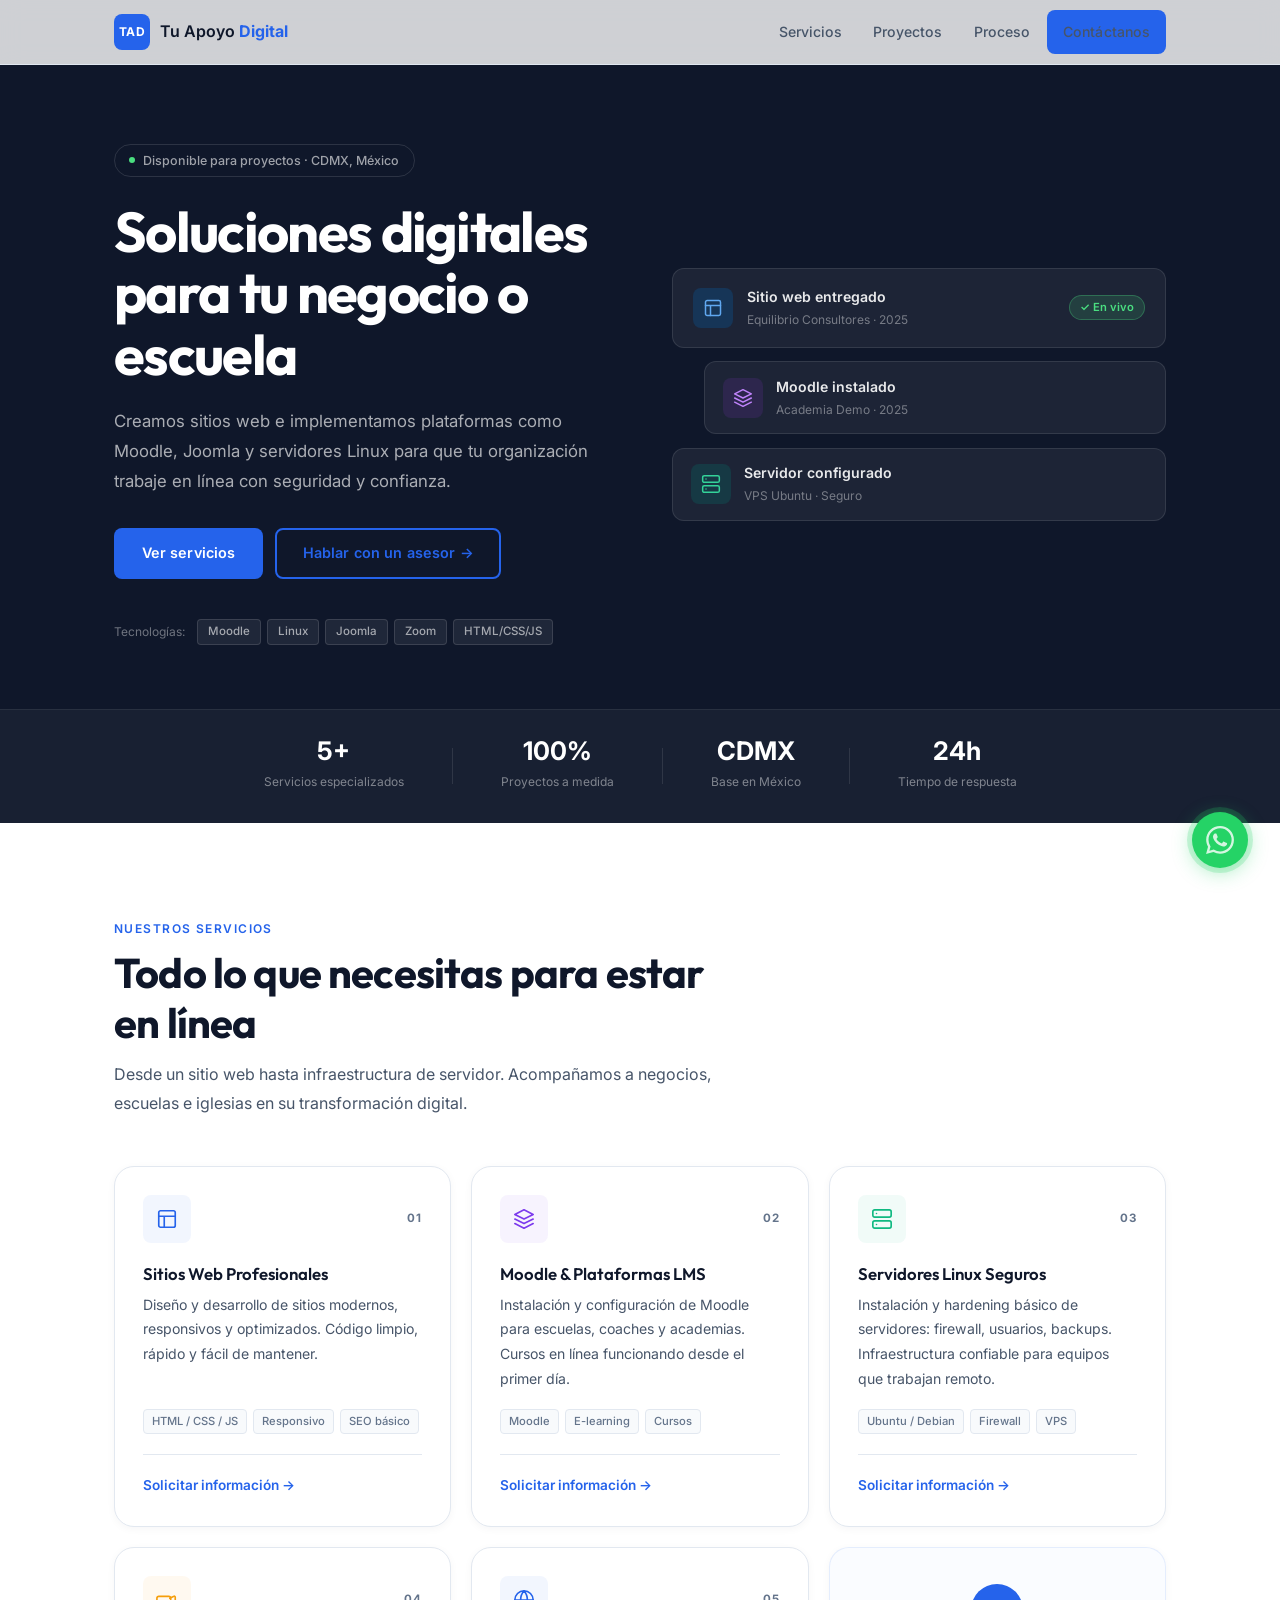
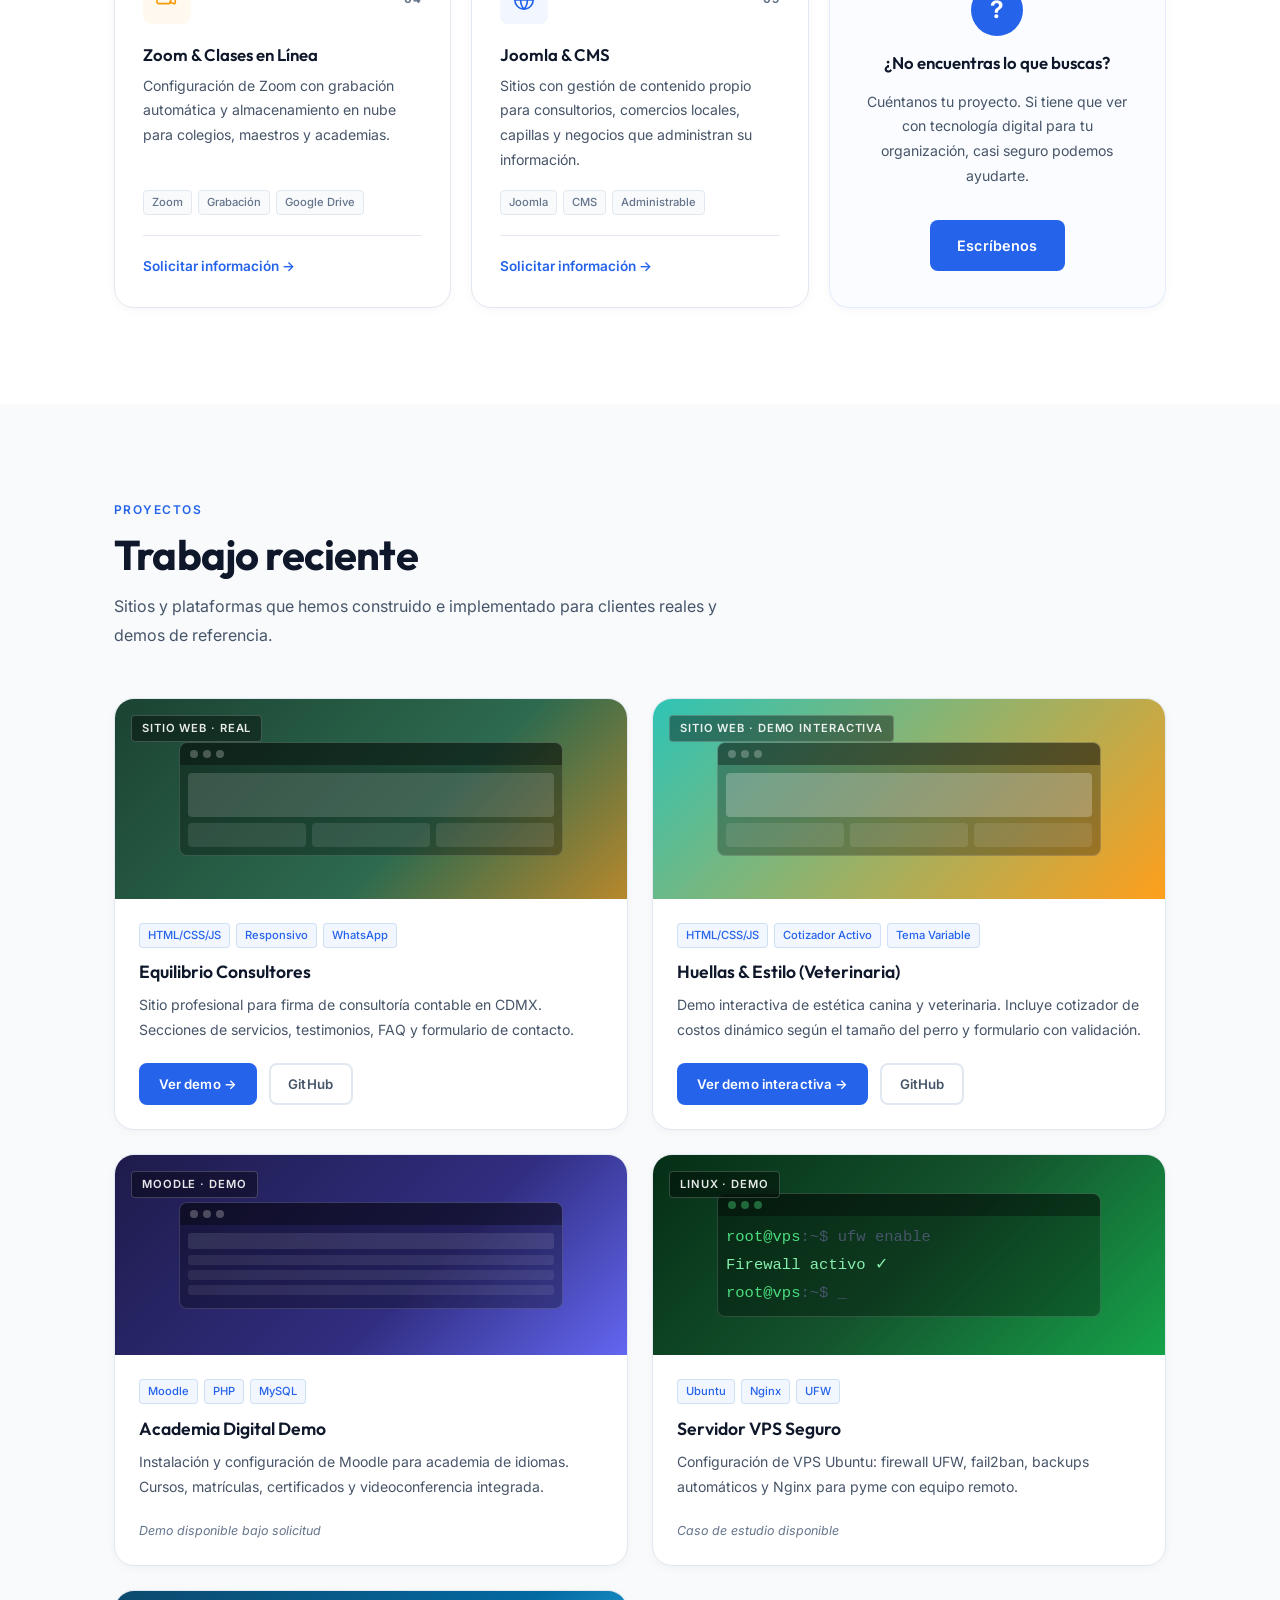
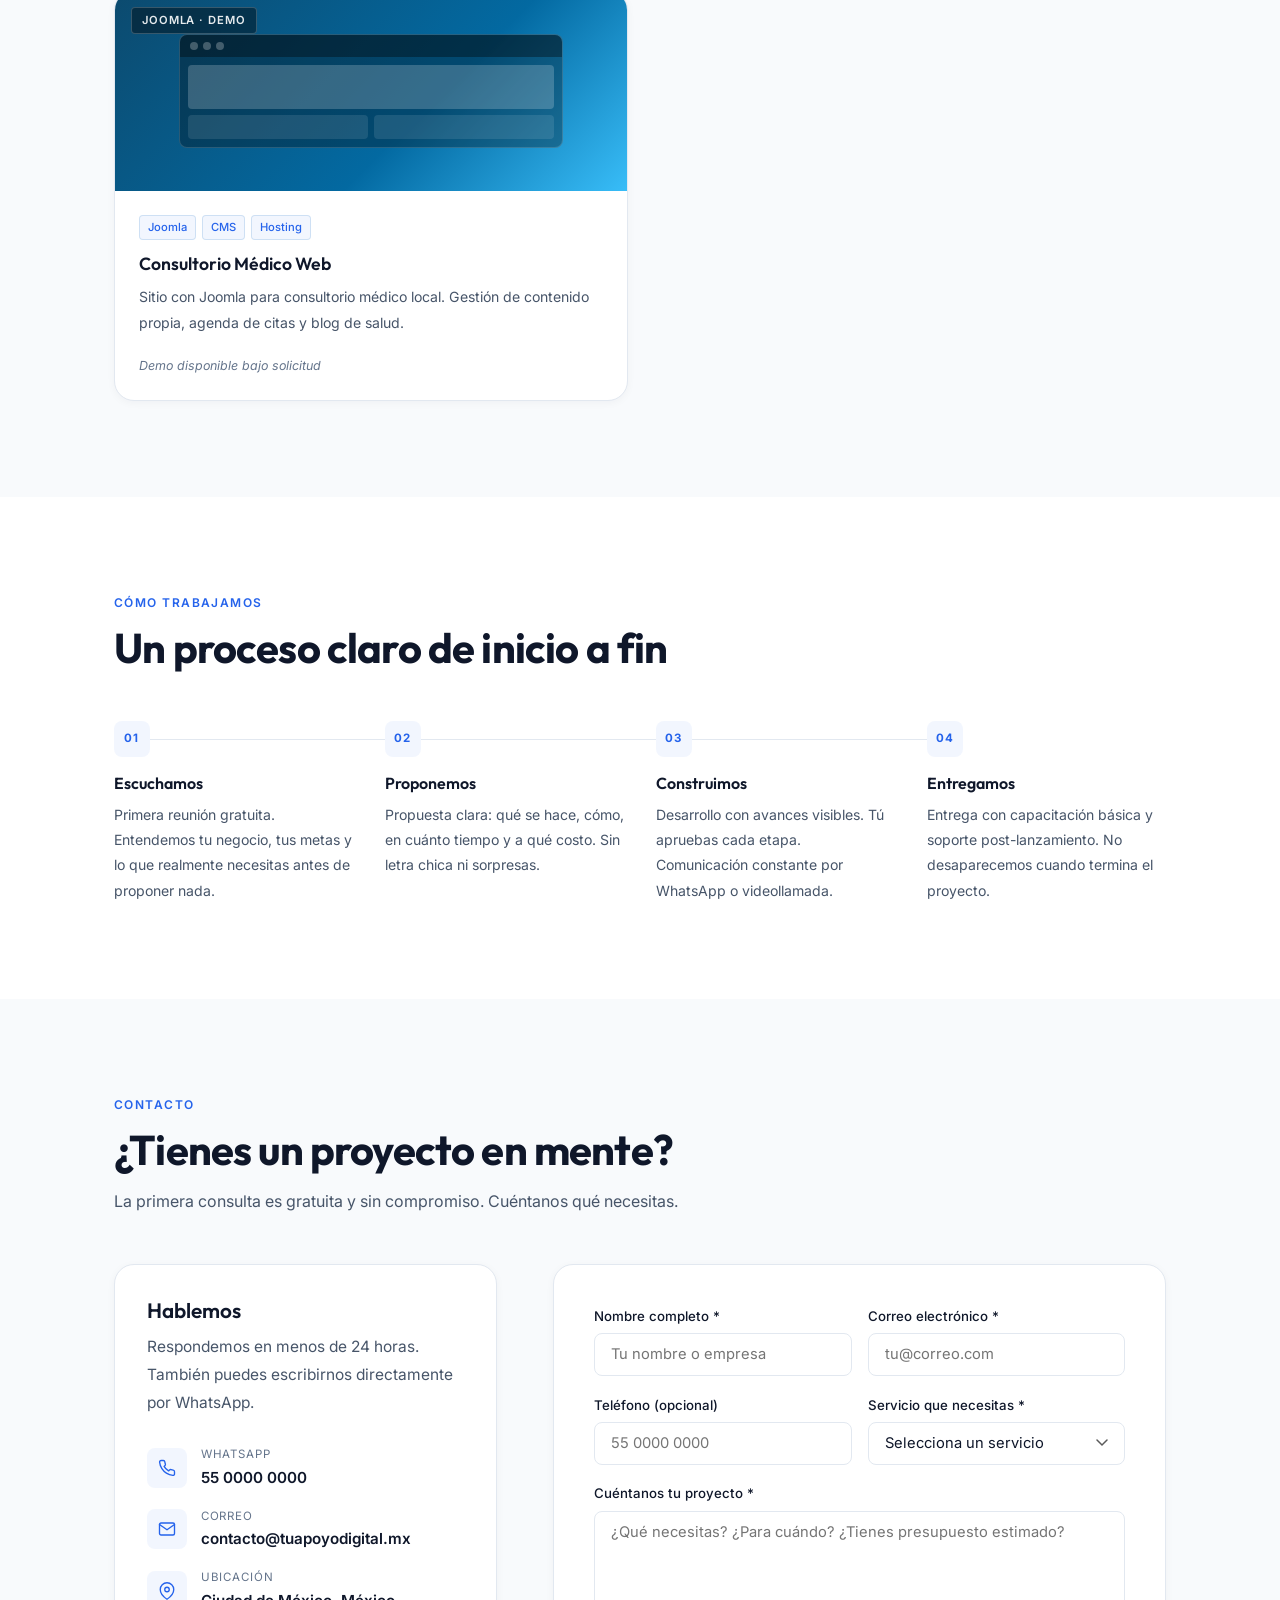
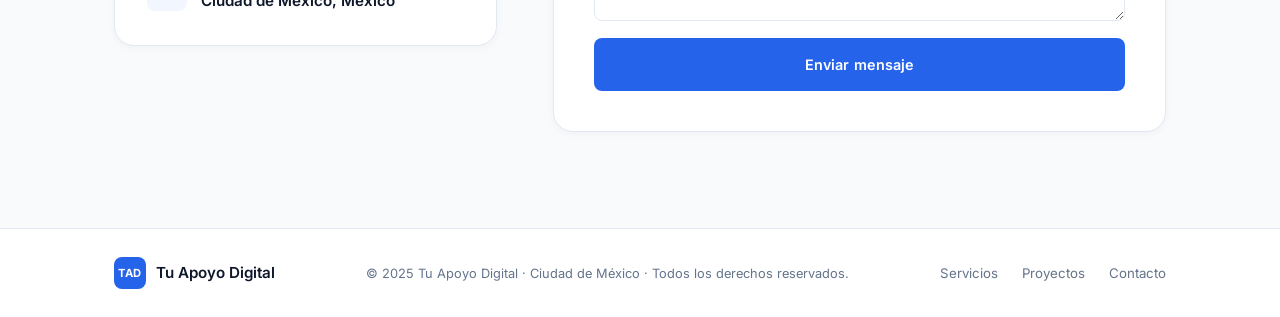
==== commit 2a81a6df: "feat: agregar demo interactiva de veterinaria y estetica canina Huellas & Estilo" ====
--- a/index.html
+++ b/index.html
@@ -7,7 +7,7 @@
   <title>Tu Apoyo Digital · Soluciones Digitales</title>
   <link rel="preconnect" href="https://fonts.googleapis.com" />
   <link rel="preconnect" href="https://fonts.gstatic.com" crossorigin />
-  <link href="https://fonts.googleapis.com/css2?family=Inter:wght@300;400;500;600;700&display=swap" rel="stylesheet" />
+  <link href="https://fonts.googleapis.com/css2?family=Inter:wght@300;400;500;600;700&family=Outfit:wght@300;400;500;600;700;800&display=swap" rel="stylesheet" />
   <link rel="stylesheet" href="css/style-v2.css" />
 </head>
 <body>
@@ -305,6 +305,33 @@
           </div>
         </article>
 
+        <!-- PROYECTO DE REFERENCIA VETERINARIA — Huellas & Estilo (demo) -->
+        <article class="proj-card reveal">
+          <div class="proj-banner" style="background: linear-gradient(135deg, #2EC4B6 0%, #FF9F1C 100%);">
+            <span class="proj-tipo">Sitio Web · Demo Interactiva</span>
+            <div class="proj-mock-browser">
+              <div class="pmb-bar"><span></span><span></span><span></span></div>
+              <div class="pmb-body">
+                <div class="pmb-hero" style="background:rgba(255,255,255,0.25)"></div>
+                <div class="pmb-row"><div></div><div></div><div></div></div>
+              </div>
+            </div>
+          </div>
+          <div class="proj-body">
+            <div class="proj-meta">
+              <span class="proj-tag">HTML/CSS/JS</span>
+              <span class="proj-tag">Cotizador Activo</span>
+              <span class="proj-tag">Tema Variable</span>
+            </div>
+            <h3>Huellas & Estilo (Veterinaria)</h3>
+            <p>Demo interactiva de estética canina y veterinaria. Incluye cotizador de costos dinámico según el tamaño del perro y formulario con validación.</p>
+            <div class="proj-actions">
+              <a href="demo-veterinaria/index.html" class="btn btn--primary btn--sm">Ver demo interactiva →</a>
+              <a href="https://github.com/Carlitosware/tu-apoyo-digital-premium/tree/main/demo-veterinaria" target="_blank" class="btn btn--outline btn--sm">GitHub</a>
+            </div>
+          </div>
+        </article>
+
         <!-- PROYECTO 2 — Academia Moodle (demo) -->
         <article class="proj-card reveal">
           <div class="proj-banner" style="background: linear-gradient(135deg, #1e1b4b 0%, #312e81 60%, #6366f1 100%);">
--- a/css/style-v2.css
+++ b/css/style-v2.css
@@ -0,0 +1,528 @@
+/* ============================================================
+   style-v2.css — Tu Apoyo Digital (versión conservadora)
+   Estilo: corporativo limpio, inspirado en Microsoft/Cisco
+   
+   GUÍA RÁPIDA DE EDICIÓN:
+   · Para cambiar colores → edita las variables en :root
+   · Color principal (azul): --blue
+   · Fondo: --bg (blanco por defecto)
+   · Texto: --text
+   · Para cambiar fuente → edita --font en :root y el link de Google Fonts en el HTML
+   ============================================================ */
+
+:root {
+  /* ---- COLORES PREMIUM — Estética "Friendly & Professional Trust" ---- */
+  --blue:          #2563EB;   /* Azul rey profundo (confianza y seriedad) */
+  --blue-dark:     #1D4ED8;   /* Azul rey más oscuro */
+  --blue-light:    rgba(37, 99, 235, 0.06); /* Acento azul suave */
+  
+  --purple:        #7C3AED;   /* Violeta corporativo */
+  --purple-light:  rgba(124, 58, 237, 0.06);
+  
+  --teal:          #10B981;   /* Verde esmeralda (éxito, crecimiento y accesibilidad) */
+  --teal-light:    rgba(16, 185, 129, 0.06);
+  
+  --orange:        #F59E0B;   /* Ámbar amigable */
+  --orange-light:  rgba(245, 158, 11, 0.06);
+
+  /* ---- FONDO Y SUPERFICIES (Premium Light Mode) ---- */
+  --bg:            #FFFFFF;   /* Blanco puro y limpio */
+  --bg-alt:        #F8FAFC;   /* Gris pizarra ultra suave para alternancia */
+  --bg-dark:       #0F172A;   /* Azul marino profundo (exclusivo para el Hero de portada) */
+  --surface:       #FFFFFF;   /* Tarjetas blancas puras */
+  --surface-hover: #F8FAFC;
+  --border:        #E2E8F0;   /* Bordes muy sutiles y limpios */
+  --border-focus:  #3B82F6;   /* Borde azul enfocado */
+  
+  /* ---- TEXTO ---- */
+  --text:          #0F172A;   /* Slate oscuro premium de excelente contraste */
+  --text-muted:    #475569;   /* Slate medio para lectura cómoda */
+  --text-light:    #64748B;   /* Slate claro para detalles */
+
+  /* ---- TIPOGRAFÍA ---- */
+  --font: 'Inter', -apple-system, BlinkMacSystemFont, 'Segoe UI', sans-serif;
+  --font-title: 'Outfit', 'Inter', sans-serif;
+
+  /* ---- FORMA Y SOMBRAS ---- */
+  --radius-sm:  8px;
+  --radius-md:  12px;
+  --radius-lg:  20px;
+  --shadow-sm:  0 2px 8px rgba(15, 23, 42, 0.04);
+  --shadow-md:  0 10px 30px rgba(15, 23, 42, 0.06);
+  --shadow-lg:  0 20px 50px rgba(15, 23, 42, 0.08);
+  --glow-blue:  0 0 20px rgba(37, 99, 235, 0.1);
+  --glow-purple: 0 0 20px rgba(124, 58, 237, 0.1);
+
+  --ease: cubic-bezier(0.16, 1, 0.3, 1);
+  --max-w: 1100px;
+}
+
+/* ---- RESET ---- */
+*, *::before, *::after { box-sizing: border-box; margin: 0; padding: 0; }
+html { scroll-behavior: smooth; }
+body { font-family: var(--font); background: var(--bg); color: var(--text); line-height: 1.7; -webkit-font-smoothing: antialiased; overflow-x: hidden; min-height: 100vh; }
+a { color: inherit; text-decoration: none; }
+img { max-width: 100%; display: block; }
+
+/* ---- CONTENEDOR ---- */
+.container { width: 100%; max-width: var(--max-w); margin: 0 auto; padding: 0 clamp(1rem, 2.5vw, 1.5rem); }
+
+/* ---- TIPOGRAFÍA ---- */
+h1, h2, h3 { font-family: var(--font-title); }
+h1 { font-size: clamp(2.2rem, 5vw, 3.5rem); font-weight: 700; line-height: 1.1; letter-spacing: -0.03em; color: var(--text); }
+h2 { font-size: clamp(1.8rem, 3.5vw, 2.6rem); font-weight: 700; line-height: 1.2; letter-spacing: -0.02em; color: var(--text); }
+h3 { font-size: 1.2rem; font-weight: 600; line-height: 1.3; color: var(--text); }
+p  { color: var(--text-muted); line-height: 1.8; font-size: 0.97rem; }
+
+/* ---- BOTONES ---- */
+.btn {
+  display: inline-flex; align-items: center; justify-content: center;
+  font-family: var(--font); font-size: 0.9rem; font-weight: 600;
+  padding: 0.7rem 1.6rem; border-radius: var(--radius-sm);
+  border: 2px solid transparent; cursor: pointer;
+  transition: all 0.2s var(--ease); letter-spacing: 0.01em;
+  white-space: nowrap;
+}
+.btn--primary  { background: var(--blue); color: #fff; }
+.btn--primary:hover  { background: var(--blue-dark); transform: translateY(-1.5px); box-shadow: 0 4px 16px rgba(37, 99, 235, 0.25); }
+.btn--secondary { background: transparent; color: var(--blue); border-color: var(--blue); }
+.btn--secondary:hover { background: var(--blue-light); transform: translateY(-1px); }
+.btn--outline  { background: transparent; color: var(--text-muted); border-color: var(--border); }
+.btn--outline:hover  { border-color: var(--blue); color: var(--blue); }
+.btn--nav { background: var(--blue); color: #fff; padding: 0.5rem 1.2rem; font-size: 0.85rem; border-radius: var(--radius-sm); }
+.btn--nav:hover { background: var(--blue-dark); box-shadow: 0 4px 12px rgba(37, 99, 235, 0.2); }
+.btn--sm { padding: 0.5rem 1.1rem; font-size: 0.83rem; }
+
+/* ---- SECCIÓN HEADER COMÚN ---- */
+.section-head { margin-bottom: 3rem; max-width: 640px; }
+.section-head.centered { text-align: center; margin-left: auto; margin-right: auto; }
+.section-eyebrow {
+  font-size: 0.75rem; font-weight: 600; text-transform: uppercase;
+  letter-spacing: 0.12em; color: var(--blue); margin-bottom: 0.6rem;
+}
+.section-desc { margin-top: 0.75rem; font-size: 1rem; color: var(--text-muted); }
+
+/* ---- REVEAL ---- */
+.reveal { opacity: 0; transform: translateY(20px); transition: opacity 0.6s var(--ease), transform 0.6s var(--ease); }
+.reveal.visible { opacity: 1; transform: none; }
+
+/* ============================================================
+   NAVBAR
+   ============================================================ */
+.nav {
+  position: fixed; top: 0; left: 0; right: 0; z-index: 200;
+  background: rgba(255, 255, 255, 0.8); backdrop-filter: blur(12px); -webkit-backdrop-filter: blur(12px);
+  border-bottom: 1px solid var(--border);
+  padding: 0;
+  transition: box-shadow 0.3s, background-color 0.3s;
+}
+.nav.scrolled { box-shadow: var(--shadow-md); background: rgba(255, 255, 255, 0.95); }
+.nav__inner {
+  display: flex; align-items: center; justify-content: space-between;
+  height: 64px;
+}
+.nav__logo {
+  display: flex; align-items: center; gap: 0.6rem;
+  font-size: 1rem; font-weight: 600; color: var(--text);
+}
+.nav__logo strong { color: var(--blue); }
+.nav__logo-icon {
+  width: 36px; height: 36px; border-radius: var(--radius-sm);
+  background: var(--blue); color: #fff;
+  display: flex; align-items: center; justify-content: center;
+  font-size: 0.75rem; font-weight: 700; letter-spacing: 0.05em;
+  flex-shrink: 0;
+}
+.nav__links { display: flex; align-items: center; gap: 0.25rem; }
+.nav__links a {
+  font-size: 0.88rem; font-weight: 500; color: var(--text-muted);
+  padding: 0.5rem 0.85rem; border-radius: var(--radius-sm);
+  transition: color 0.15s, background 0.15s;
+}
+.nav__links a:not(.btn--nav):hover { color: var(--blue); background: var(--blue-light); }
+.nav__burger {
+  display: none; flex-direction: column; gap: 5px;
+  background: none; border: none; cursor: pointer; padding: 6px;
+}
+.nav__burger span {
+  display: block; width: 22px; height: 2px;
+  background: var(--text); border-radius: 2px; transition: transform 0.2s, opacity 0.2s;
+}
+.nav__burger.active span:nth-child(1) { transform: translateY(7px) rotate(45deg); }
+.nav__burger.active span:nth-child(2) { opacity: 0; }
+.nav__burger.active span:nth-child(3) { transform: translateY(-7px) rotate(-45deg); }
+
+@media (max-width: 768px) {
+  .nav__burger { display: flex; }
+  .nav__links {
+    display: none; position: absolute; top: 65px; left: 0; right: 0;
+    flex-direction: column; align-items: stretch; gap: 0;
+    background: var(--bg-alt); border-bottom: 1px solid var(--border);
+    box-shadow: var(--shadow-md); padding: 0.5rem 1rem 1rem;
+    backdrop-filter: blur(12px); -webkit-backdrop-filter: blur(12px);
+  }
+  .nav__links.open { display: flex; }
+  .nav__links a { font-size: 0.95rem; padding: 0.75rem 0.5rem; border-bottom: 1px solid var(--border); border-radius: 0; }
+  .nav__links a:last-child { border-bottom: none; margin-top: 0.5rem; }
+  .btn--nav { text-align: center; border-radius: var(--radius-sm); }
+}
+
+/* ============================================================
+   HERO
+   ============================================================ */
+.hero {
+  background: var(--bg-dark);
+  padding-top: 64px; /* altura del navbar */
+}
+.hero__inner {
+  display: grid; grid-template-columns: 1fr 1fr;
+  gap: 4rem; align-items: center;
+  padding: 5rem 1.5rem 4rem;
+  max-width: var(--max-w); margin: 0 auto;
+}
+.hero__badge {
+  display: inline-flex; align-items: center; gap: 8px;
+  font-size: 0.78rem; font-weight: 500; color: rgba(255,255,255,0.6);
+  border: 1px solid rgba(255,255,255,0.12);
+  border-radius: 20px; padding: 0.3rem 0.9rem;
+  margin-bottom: 1.5rem;
+}
+.badge-dot { width: 6px; height: 6px; border-radius: 50%; background: #4ade80; animation: blink 2s infinite; }
+@keyframes blink { 0%,100%{opacity:1} 50%{opacity:0.3} }
+.hero__text h1 { color: #fff; margin-bottom: 1.25rem; }
+.hero__desc { color: rgba(255,255,255,0.65); font-size: 1.05rem; margin-bottom: 2rem; max-width: 480px; }
+.hero__cta { display: flex; gap: 0.75rem; flex-wrap: wrap; margin-bottom: 2.5rem; }
+.hero__tech { display: flex; align-items: center; gap: 0.75rem; flex-wrap: wrap; }
+.tech-label { font-size: 0.75rem; color: rgba(255,255,255,0.4); }
+.tech-badges { display: flex; flex-wrap: wrap; gap: 6px; }
+.tech-badges span {
+  font-size: 0.72rem; font-weight: 500;
+  background: rgba(255,255,255,0.07); border: 1px solid rgba(255,255,255,0.12);
+  border-radius: 4px; padding: 2px 10px; color: rgba(255,255,255,0.6);
+}
+
+/* Cards visuales del hero */
+.hero__visual { display: flex; flex-direction: column; gap: 0.85rem; }
+.hero__visual-card {
+  background: rgba(255,255,255,0.06); border: 1px solid rgba(255,255,255,0.1);
+  border-radius: var(--radius-md); padding: 1rem 1.25rem;
+  display: flex; align-items: center; gap: 0.85rem;
+  transition: background 0.2s;
+}
+.hero__visual-card:hover { background: rgba(255,255,255,0.09); }
+.hero__visual-card--sm { padding: 0.8rem 1.1rem; }
+.vis-icon {
+  width: 40px; height: 40px; border-radius: var(--radius-sm);
+  display: flex; align-items: center; justify-content: center; flex-shrink: 0;
+}
+.vis-icon svg { width: 20px; height: 20px; }
+.vis-icon.blue   { background: rgba(0,103,184,0.25); color: #60a8f0; }
+.vis-icon.purple { background: rgba(92,45,145,0.25); color: #c084fc; }
+.vis-icon.teal   { background: rgba(0,122,110,0.25); color: #34d399; }
+.vis-title { font-size: 0.88rem; font-weight: 600; color: rgba(255,255,255,0.9); }
+.vis-sub   { font-size: 0.75rem; color: rgba(255,255,255,0.4); margin-top: 1px; }
+.vis-badge { font-size: 0.7rem; font-weight: 600; background: rgba(74,222,128,0.15); border: 1px solid rgba(74,222,128,0.3); border-radius: 20px; padding: 2px 10px; color: #4ade80; margin-left: auto; white-space: nowrap; }
+
+/* Stats bar */
+.hero__stats { background: rgba(255,255,255,0.04); border-top: 1px solid rgba(255,255,255,0.07); }
+.hero__stats-inner {
+  display: flex; align-items: center; justify-content: center;
+  flex-wrap: wrap; gap: 0; padding: 1.75rem 1.5rem;
+  max-width: var(--max-w); margin: 0 auto;
+}
+.stat { text-align: center; padding: 0 3rem; }
+.stat-num { display: block; font-size: 1.6rem; font-weight: 700; color: #fff; line-height: 1; margin-bottom: 4px; }
+.stat-label { font-size: 0.75rem; color: rgba(255,255,255,0.45); }
+.stat-divider { width: 1px; height: 36px; background: rgba(255,255,255,0.1); }
+
+.hero__visual-card { min-width: 0; }
+.hero__visual-card--main,
+.hero__visual-card--sm { max-width: 100%; }
+
+@media (max-width: 1024px) {
+  .hero__inner { gap: 2.5rem; padding: 4rem 1.25rem 3.5rem; }
+  .hero__stats-inner { justify-content: space-between; }
+}
+
+@media (max-width: 860px) {
+  .hero__inner { grid-template-columns: 1fr; gap: 2.5rem; padding: 3.5rem 1.5rem 3rem; }
+  .hero__visual { flex-direction: row; flex-wrap: wrap; }
+  .hero__visual-card { flex: 1; min-width: 200px; }
+  .stat { padding: 0 1.5rem; }
+  .stat-divider { display: none; }
+}
+
+@media (max-width: 720px) {
+  .hero__cta { flex-direction: column; align-items: stretch; }
+  .hero__tech { justify-content: flex-start; }
+  .svc-tags { gap: 0.5rem; }
+  .proj-actions { flex-direction: column; align-items: stretch; }
+}@media (max-width: 480px) {
+  .hero__visual { flex-direction: column; }
+  .hero__stats-inner { gap: 1rem; }
+  .stat { padding: 0.5rem 1rem; }
+}
+
+/* ============================================================
+   SERVICIOS
+   ============================================================ */
+.servicios { padding: 6rem 0; background: var(--bg); }
+.svc-grid {
+  display: grid;
+  grid-template-columns: repeat(auto-fill, minmax(300px, 1fr));
+  gap: 1.25rem;
+}
+.svc-card {
+  background: var(--surface); border: 1px solid var(--border);
+  border-radius: var(--radius-lg); padding: 1.75rem;
+  box-shadow: var(--shadow-sm);
+  transition: border-color 0.3s, box-shadow 0.3s, background-color 0.3s, transform 0.3s var(--ease);
+  display: flex; flex-direction: column;
+  position: relative; overflow: hidden;
+}
+.svc-card:hover { 
+  border-color: rgba(37, 99, 235, 0.3); 
+  box-shadow: var(--shadow-md); 
+  background: var(--surface-hover);
+  transform: translateY(-5px); 
+}
+.svc-card--cta { 
+  background: rgba(37, 99, 235, 0.02); 
+  border-color: rgba(37, 99, 235, 0.1); 
+  align-items: center; 
+  justify-content: center; 
+  text-align: center; 
+}
+.svc-card--cta:hover { 
+  border-color: var(--blue); 
+  background: rgba(37, 99, 235, 0.05);
+  box-shadow: var(--shadow-sm);
+}
+.svc-card__cta-inner { display: flex; flex-direction: column; align-items: center; gap: 0.5rem; }
+.cta-icon { width: 52px; height: 52px; border-radius: 50%; background: var(--blue); color: #fff; display: flex; align-items: center; justify-content: center; font-size: 1.5rem; font-weight: 700; margin-bottom: 0.5rem; }
+.svc-card__head { display: flex; align-items: center; justify-content: space-between; margin-bottom: 1.25rem; }
+.svc-icon {
+  width: 48px; height: 48px; border-radius: var(--radius-sm);
+  display: flex; align-items: center; justify-content: center;
+}
+.svc-icon svg { width: 22px; height: 22px; }
+.svc-icon.blue   { background: var(--blue-light);   color: var(--blue);   }
+.svc-icon.purple { background: var(--purple-light); color: var(--purple); }
+.svc-icon.teal   { background: var(--teal-light);   color: var(--teal);   }
+.svc-icon.orange { background: var(--orange-light); color: var(--orange); }
+.svc-num { font-size: 0.72rem; font-weight: 700; color: var(--text-light); letter-spacing: 0.08em; }
+.svc-card h3 { font-size: 1.05rem; margin-bottom: 0.5rem; }
+.svc-card p  { font-size: 0.88rem; line-height: 1.75; flex: 1; }
+.svc-tags { display: flex; flex-wrap: wrap; gap: 6px; margin-top: 1.1rem; }
+.svc-tags span {
+  font-size: 0.7rem; font-weight: 500;
+  background: var(--bg-alt); border: 1px solid var(--border);
+  border-radius: 4px; padding: 2px 8px; color: var(--text-light);
+}
+.svc-card__footer { margin-top: 1.25rem; padding-top: 1rem; border-top: 1px solid var(--border); }
+.svc-link { font-size: 0.85rem; font-weight: 600; color: var(--blue); transition: gap 0.15s; }
+.svc-link:hover { text-decoration: underline; }
+
+/* ============================================================
+   PROYECTOS
+   ============================================================ */
+.proyectos { padding: 6rem 0; background: var(--bg-alt); }
+.proj-grid {
+  display: grid;
+  grid-template-columns: repeat(auto-fill, minmax(480px, 1fr));
+  gap: 1.5rem;
+}
+.proj-card {
+  background: var(--surface); border: 1px solid var(--border);
+  border-radius: var(--radius-lg); overflow: hidden;
+  box-shadow: var(--shadow-sm);
+  transition: border-color 0.3s, box-shadow 0.3s, background-color 0.3s, transform 0.3s var(--ease);
+}
+.proj-card:hover { 
+  border-color: rgba(37, 99, 235, 0.2);
+  box-shadow: var(--shadow-md); 
+  background: var(--surface-hover);
+  transform: translateY(-6px); 
+}
+.proj-banner {
+  height: 200px; position: relative;
+  display: flex; align-items: center; justify-content: center;
+  overflow: hidden;
+}
+.proj-tipo {
+  position: absolute; top: 1rem; left: 1rem;
+  font-size: 0.7rem; font-weight: 600; letter-spacing: 0.08em;
+  text-transform: uppercase; background: rgba(0,0,0,0.4);
+  backdrop-filter: blur(4px); border: 1px solid rgba(255,255,255,0.2);
+  border-radius: 4px; padding: 3px 10px; color: rgba(255,255,255,0.9);
+}
+/* Mock de browser en tarjeta */
+.proj-mock-browser {
+  width: 75%; background: rgba(0,0,0,0.3);
+  border-radius: 8px; overflow: hidden; border: 1px solid rgba(255,255,255,0.15);
+}
+.pmb-bar {
+  display: flex; gap: 5px; padding: 7px 10px; background: rgba(0,0,0,0.35);
+}
+.pmb-bar span { width: 8px; height: 8px; border-radius: 50%; background: rgba(255,255,255,0.25); }
+.pmb-bar.dark span { background: rgba(74,222,128,0.4); }
+.pmb-body { padding: 8px; }
+.pmb-hero { height: 44px; background: rgba(255,255,255,0.15); border-radius: 4px; margin-bottom: 6px; }
+.pmb-nav  { height: 16px; background: rgba(255,255,255,0.1); border-radius: 3px; margin-bottom: 6px; }
+.pmb-row  { display: flex; gap: 6px; }
+.pmb-row div { flex: 1; height: 24px; background: rgba(255,255,255,0.1); border-radius: 4px; }
+.pmb-list div { height: 10px; background: rgba(255,255,255,0.08); border-radius: 3px; margin-bottom: 5px; }
+.pmb-terminal { font-family: monospace; font-size: 9.5px; color: rgba(255,255,255,0.5); line-height: 1.8; }
+
+.proj-body { padding: 1.5rem; }
+.proj-meta { display: flex; flex-wrap: wrap; gap: 6px; margin-bottom: 0.85rem; }
+.proj-tag {
+  font-size: 0.7rem; font-weight: 500;
+  background: var(--blue-light); border: 1px solid rgba(0,103,184,0.15);
+  border-radius: 4px; padding: 2px 8px; color: var(--blue);
+}
+.proj-body h3 { font-size: 1.1rem; margin-bottom: 0.5rem; }
+.proj-body p  { font-size: 0.88rem; margin-bottom: 1.25rem; }
+.proj-actions { display: flex; gap: 0.75rem; align-items: center; flex-wrap: wrap; }
+.proj-disponible { font-size: 0.78rem; color: var(--text-light); font-style: italic; }
+
+@media (max-width: 600px) { .proj-grid { grid-template-columns: 1fr; } }
+
+/* ============================================================
+   PROCESO
+   ============================================================ */
+.proceso { padding: 6rem 0; background: var(--bg); }
+.proc-grid {
+  display: grid; grid-template-columns: repeat(auto-fit, minmax(220px, 1fr));
+  gap: 2rem; margin-top: 1rem;
+}
+.proc-item { position: relative; }
+.proc-num {
+  font-size: 0.72rem; font-weight: 700; letter-spacing: 0.1em;
+  color: var(--blue); background: var(--blue-light);
+  width: 36px; height: 36px; border-radius: var(--radius-sm);
+  display: flex; align-items: center; justify-content: center;
+  margin-bottom: 1rem;
+}
+/* Línea conectora entre pasos */
+.proc-line {
+  position: absolute; top: 18px; left: 36px; right: -2rem; height: 1px;
+  background: var(--border); pointer-events: none;
+}
+.proc-item h3 { font-size: 1rem; margin-bottom: 0.5rem; }
+.proc-item p  { font-size: 0.88rem; }
+
+@media (max-width: 700px) {
+  .proc-grid { grid-template-columns: 1fr; gap: 1.5rem; }
+  .proc-line { display: none; }
+}
+
+/* ============================================================
+   CONTACTO
+   ============================================================ */
+.contacto { padding: 6rem 0; background: var(--bg-alt); }
+.contacto__grid {
+  display: grid; grid-template-columns: 1fr 1.6fr;
+  gap: 3.5rem; align-items: start;
+}
+.info-card {
+  background: var(--surface); border: 1px solid var(--border);
+  border-radius: var(--radius-lg); padding: 2rem;
+  box-shadow: var(--shadow-sm);
+}
+.info-card h3 { font-size: 1.3rem; margin-bottom: 0.6rem; }
+.info-card > p { margin-bottom: 1.75rem; }
+.datos { display: flex; flex-direction: column; gap: 1rem; }
+.dato { display: flex; align-items: center; gap: 0.85rem; }
+.dato-icon {
+  width: 40px; height: 40px; border-radius: var(--radius-sm);
+  display: flex; align-items: center; justify-content: center; flex-shrink: 0;
+}
+.dato-icon.blue { background: var(--blue-light); color: var(--blue); }
+.dato-label { font-size: 0.72rem; text-transform: uppercase; letter-spacing: 0.08em; color: var(--text-light); }
+.dato-value { font-size: 0.95rem; font-weight: 600; color: var(--text); }
+
+/* Formulario */
+.contacto__form-wrap { }
+.contacto__form {
+  background: var(--surface); border: 1px solid var(--border);
+  border-radius: var(--radius-lg); padding: 2.5rem;
+  box-shadow: var(--shadow-sm);
+}
+.form-row { display: grid; grid-template-columns: 1fr 1fr; gap: 1rem; margin-bottom: 0; }
+.form-group { margin-bottom: 1.1rem; display: flex; flex-direction: column; gap: 0.35rem; }
+.form-group label { font-size: 0.83rem; font-weight: 500; color: var(--text); }
+.form-group input,
+.form-group select,
+.form-group textarea {
+  width: 100%; padding: 0.72rem 1rem;
+  background: rgba(255, 255, 255, 0.02); border: 1px solid var(--border);
+  border-radius: var(--radius-sm); font-family: var(--font);
+  font-size: 0.92rem; color: var(--text); outline: none; appearance: none;
+  transition: border-color 0.3s, box-shadow 0.3s, background-color 0.3s;
+}
+.form-group input:focus,
+.form-group select:focus,
+.form-group textarea:focus { 
+  border-color: var(--blue); 
+  box-shadow: 0 0 0 3px rgba(0, 242, 254, 0.15); 
+  background: rgba(255, 255, 255, 0.04);
+}
+.form-group input.err,
+.form-group select.err,
+.form-group textarea.err { border-color: #dc2626; }
+.form-group textarea { resize: vertical; min-height: 110px; }
+.form-group select {
+  background-image: url("data:image/svg+xml,%3Csvg xmlns='http://www.w3.org/2000/svg' width='12' height='8'%3E%3Cpath d='M1 1l5 5 5-5' stroke='%235A5A5A' stroke-width='1.5' fill='none' stroke-linecap='round'/%3E%3C/svg%3E");
+  background-repeat: no-repeat; background-position: right 1rem center; padding-right: 2.5rem;
+}
+.ferr { display: none; font-size: 0.75rem; color: #dc2626; }
+.form-group.has-err .ferr { display: block; }
+.form-success {
+  display: none; text-align: center; padding: 1rem;
+  background: #f0fdf4; border: 1px solid #bbf7d0;
+  border-radius: var(--radius-sm); color: #166534;
+  font-weight: 500; margin-top: 1rem; font-size: 0.9rem;
+}
+
+@media (max-width: 900px) { .contacto__grid { grid-template-columns: 1fr; gap: 2rem; } }
+@media (max-width: 540px) { .form-row { grid-template-columns: 1fr; } .contacto__form { padding: 1.5rem 1.25rem; } }
+
+/* ============================================================
+   FOOTER
+   ============================================================ */
+.footer {
+  background: var(--bg); border-top: 1px solid var(--border); padding: 1.75rem 0;
+}
+.footer__inner {
+  display: flex; align-items: center; justify-content: space-between;
+  flex-wrap: wrap; gap: 1rem;
+}
+.footer__brand { display: flex; align-items: center; gap: 0.6rem; font-size: 0.95rem; }
+.footer__copy { font-size: 0.8rem; color: var(--text-light); }
+.footer__links { display: flex; gap: 1.5rem; }
+.footer__links a { font-size: 0.83rem; color: var(--text-light); transition: color 0.15s; }
+.footer__links a:hover { color: var(--blue); }
+@media (max-width: 600px) {
+  .footer__inner { flex-direction: column; text-align: center; }
+  .footer__links { justify-content: center; }
+}
+
+/* ============================================================
+   BOTÓN WHATSAPP
+   ============================================================ */
+.wa-btn {
+  position: fixed; bottom: 2rem; right: 2rem; z-index: 999;
+  width: 56px; height: 56px; border-radius: 50%;
+  background: #25D366; display: flex; align-items: center; justify-content: center;
+  box-shadow: 0 4px 20px rgba(37,211,102,0.4);
+  transition: transform 0.2s, box-shadow 0.2s;
+}
+.wa-btn:hover { transform: scale(1.1); box-shadow: 0 6px 28px rgba(37,211,102,0.55); }
+.wa-btn svg { width: 28px; height: 28px; fill: #fff; }
+.wa-btn::before {
+  content: ''; position: absolute; inset: -5px; border-radius: 50%;
+  background: rgba(37,211,102,0.2); animation: wa-pulse 2.5s infinite;
+}
+@keyframes wa-pulse { 0%{transform:scale(1);opacity:1} 70%{transform:scale(1.4);opacity:0} 100%{transform:scale(1.4);opacity:0} }
+@media (max-width: 480px) { .wa-btn { bottom: 1.25rem; right: 1.25rem; width: 50px; height: 50px; } }
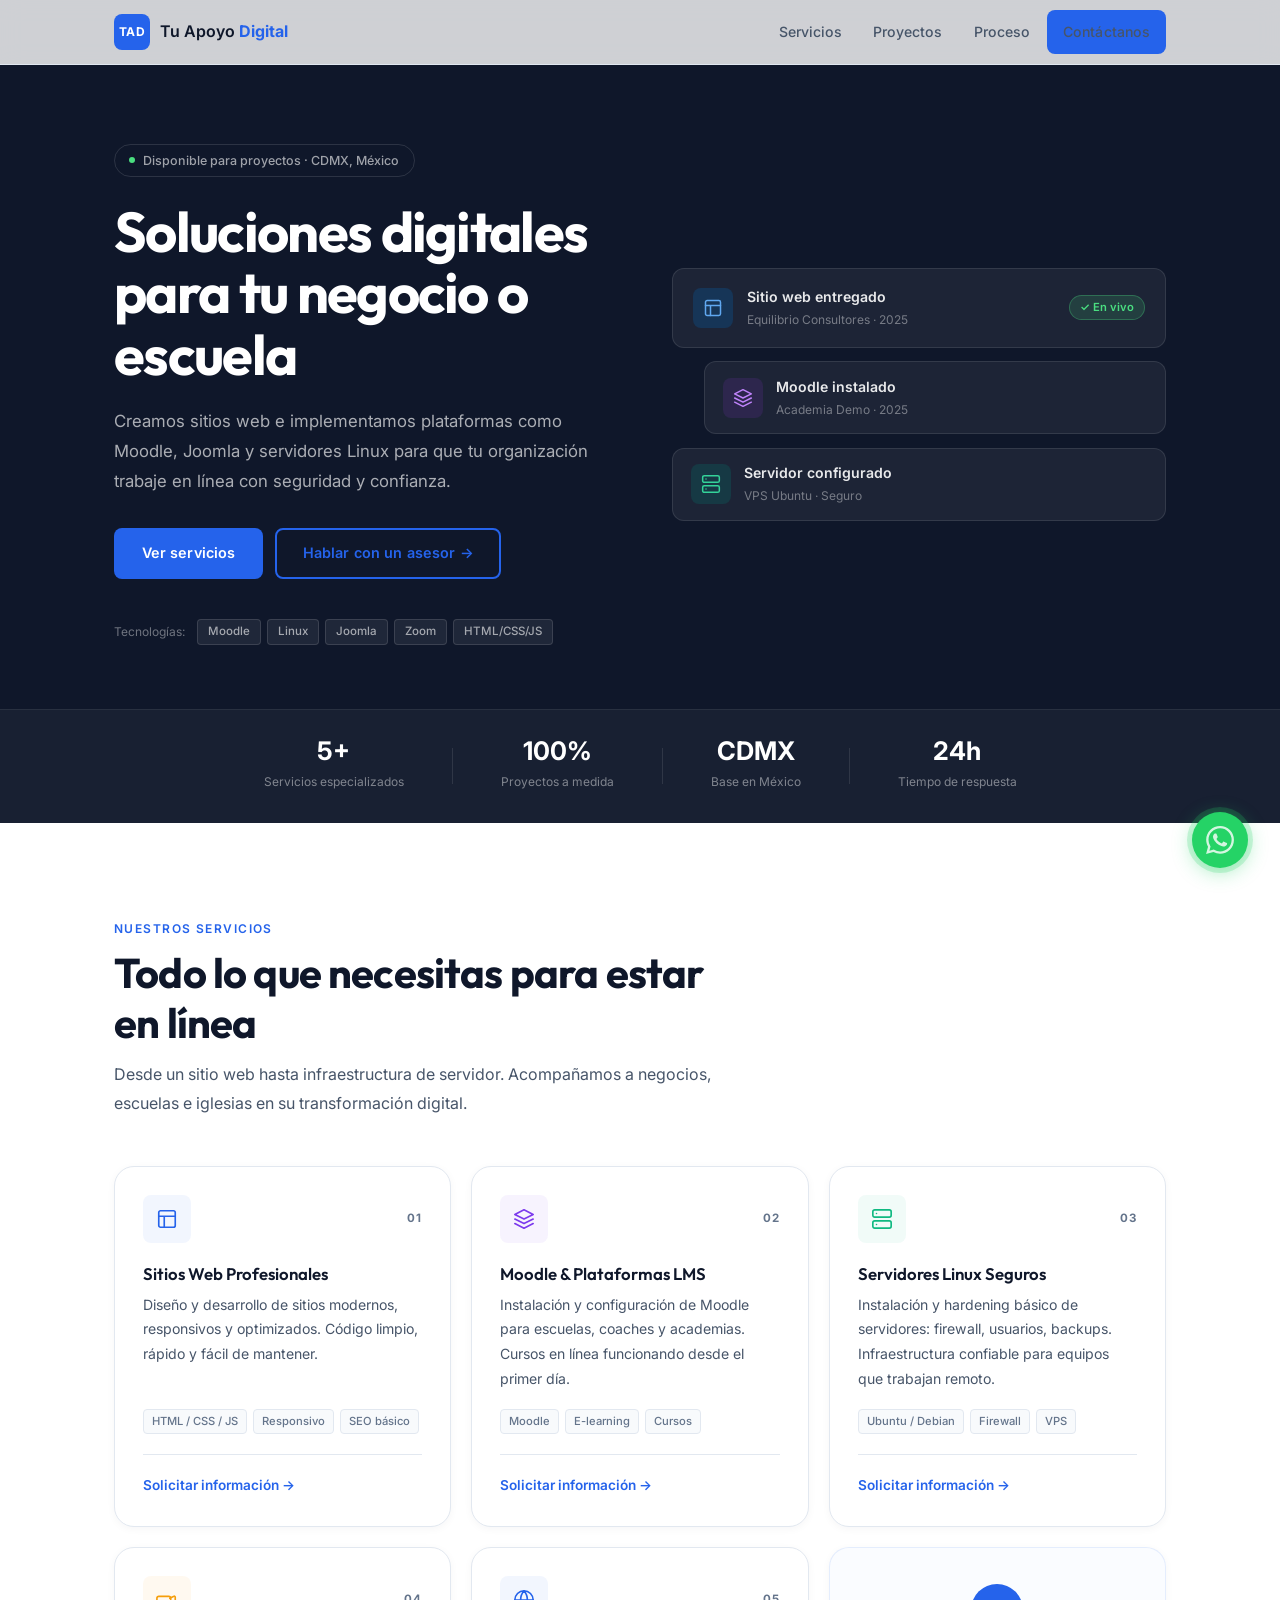
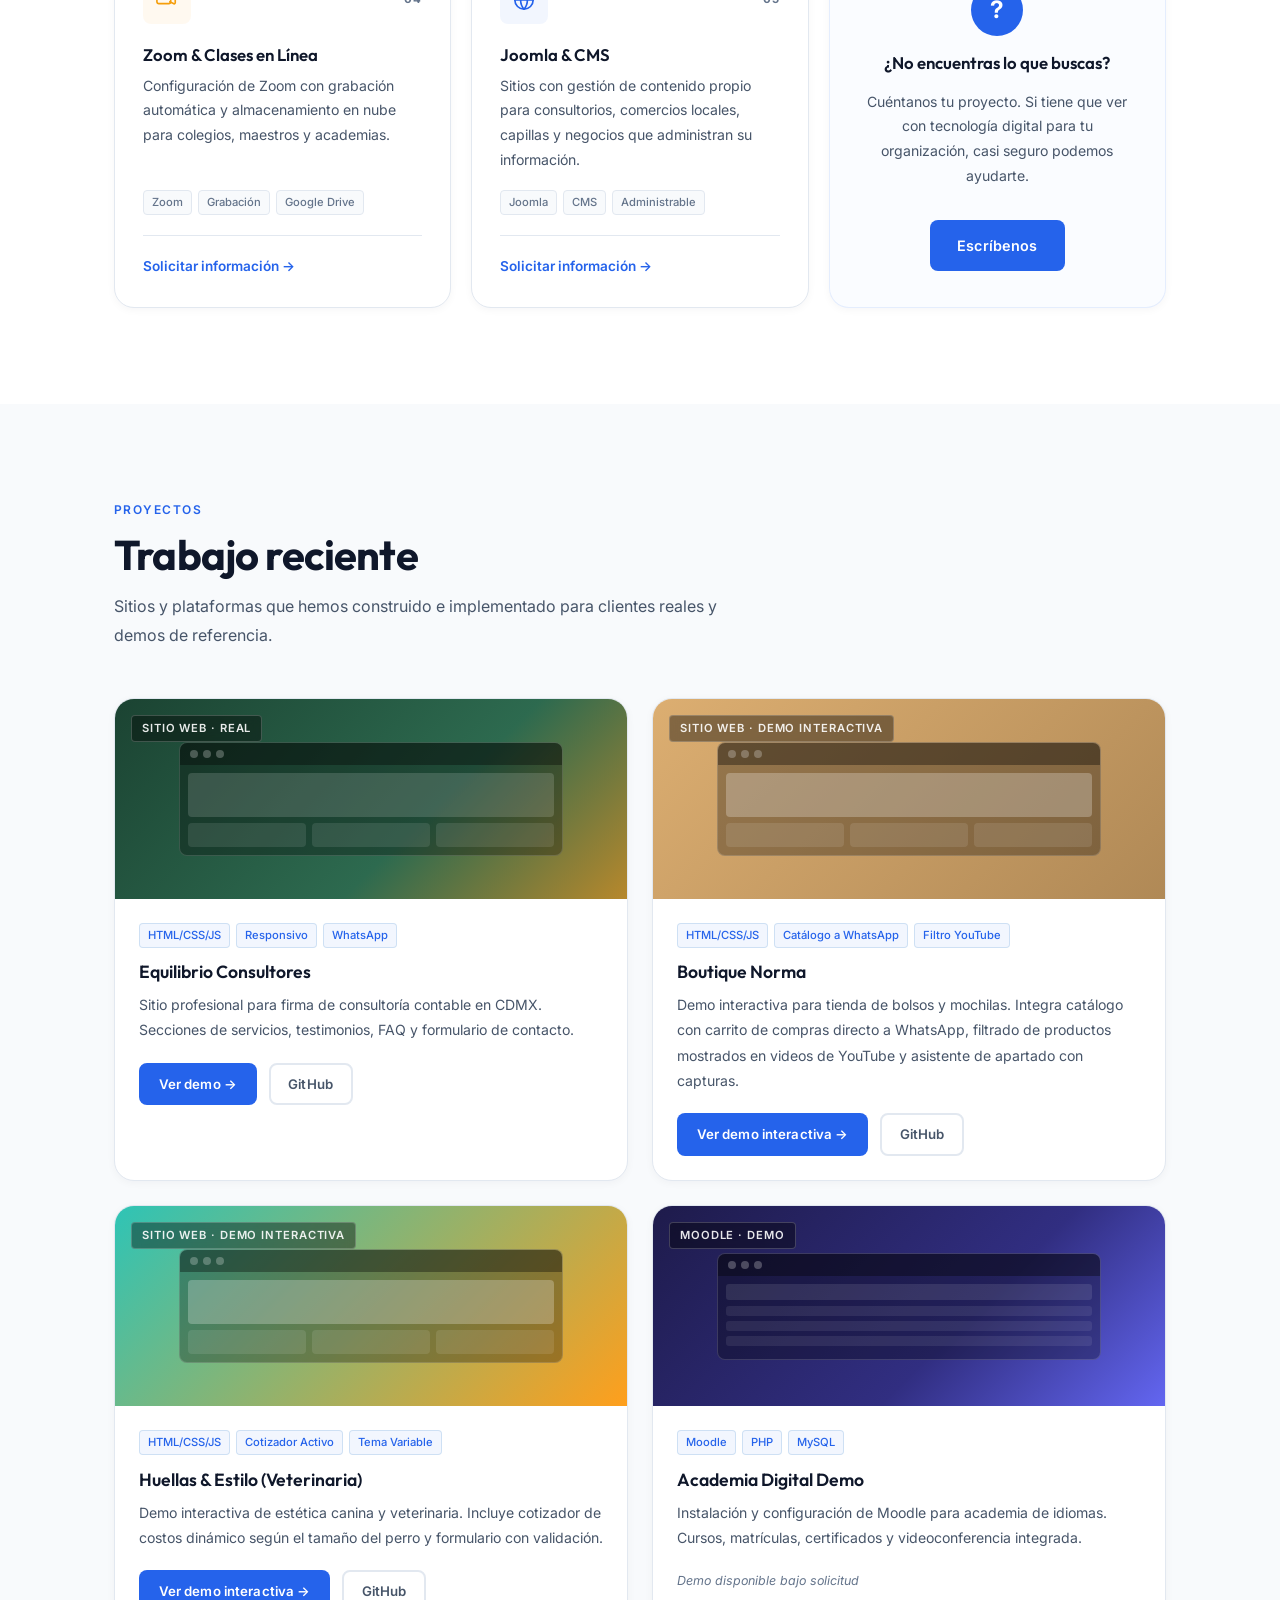
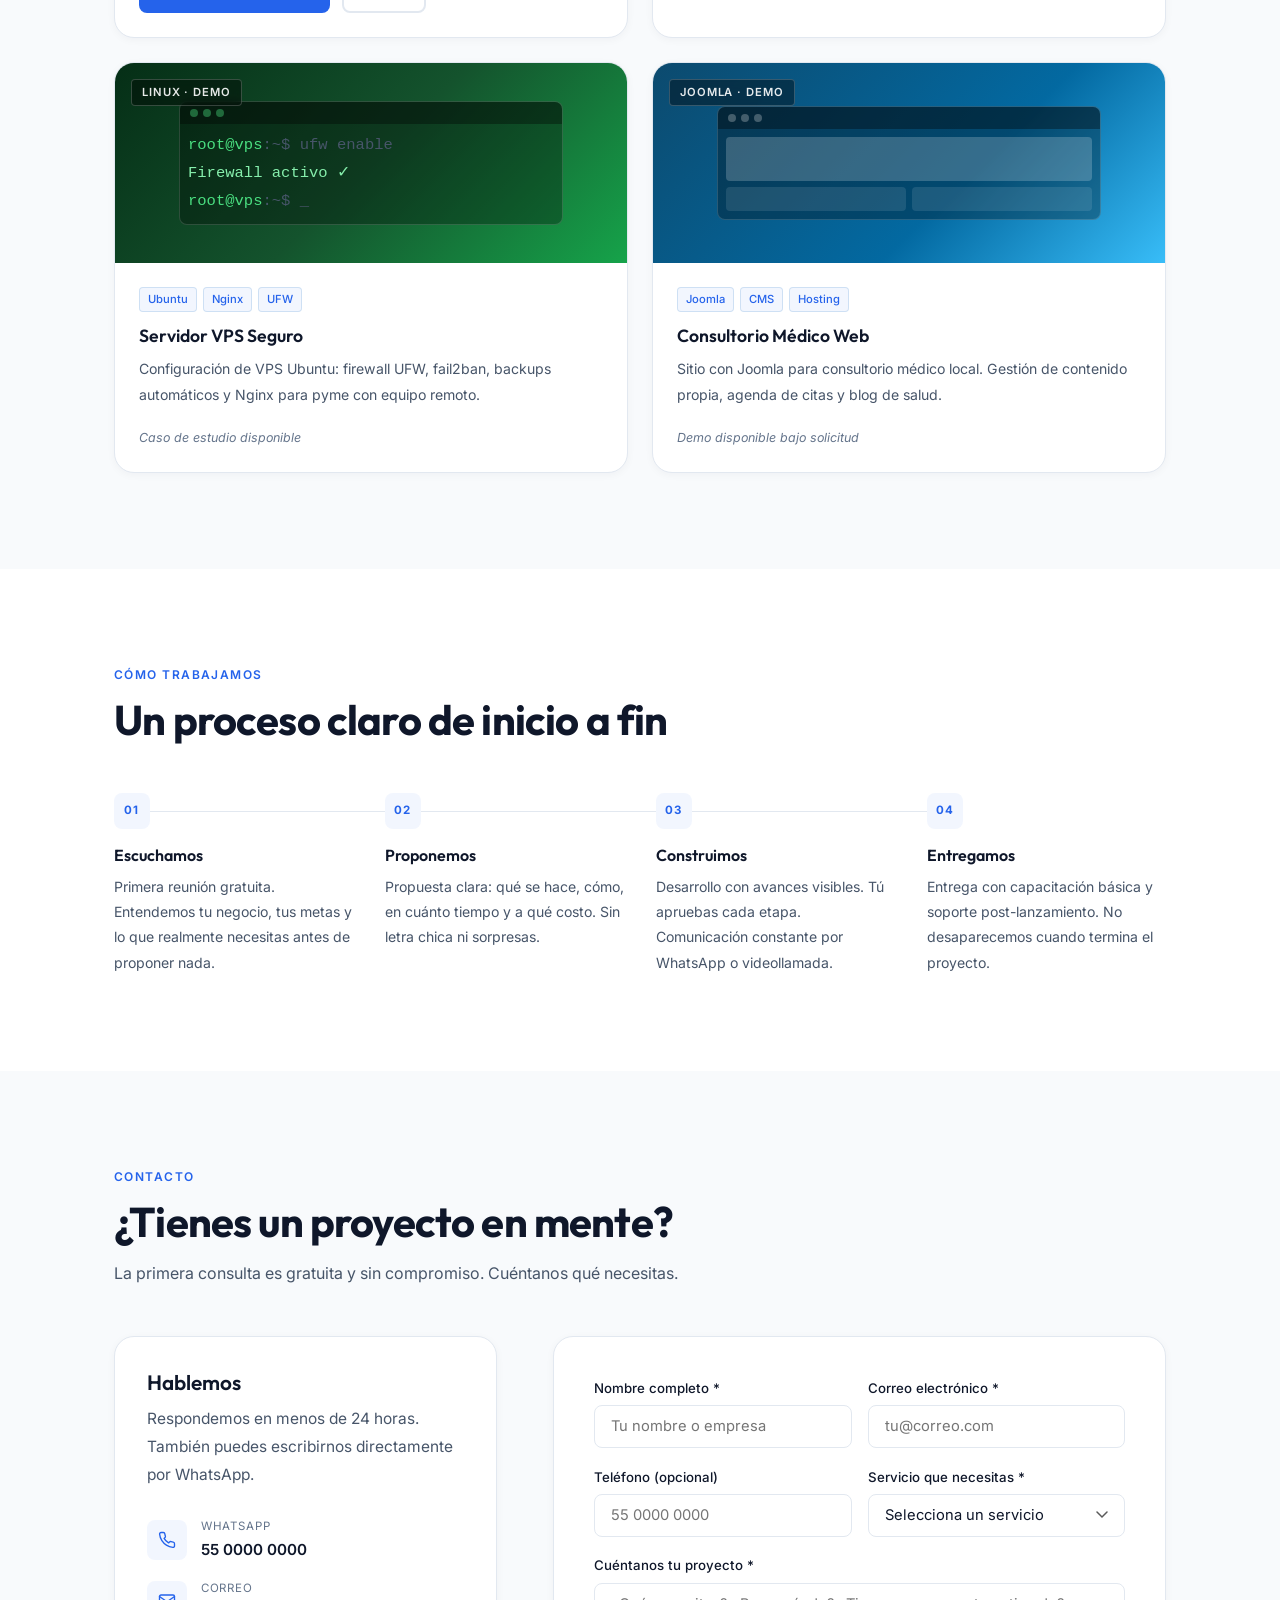
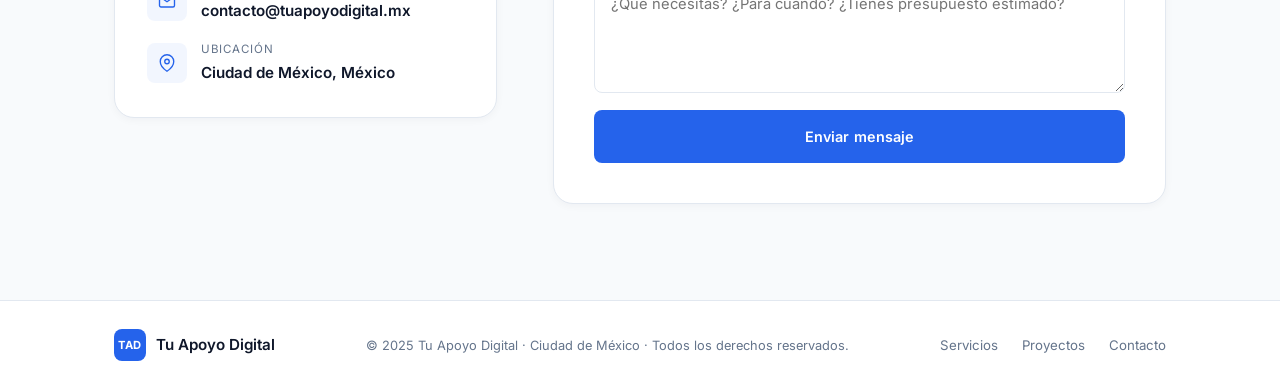
==== commit fd0835af: "Añadir demo de Boutique Norma con carrito de WhatsApp y filtro de YouTube" ====
--- a/index.html
+++ b/index.html
@@ -298,9 +298,35 @@
             <h3>Equilibrio Consultores</h3>
             <p>Sitio profesional para firma de consultoría contable en CDMX. Secciones de servicios, testimonios, FAQ y formulario de contacto.</p>
             <div class="proj-actions">
-              <!-- *** ACTUALIZA ESTA URL con tu usuario real de GitHub *** -->
-              <a href="https://TU-USUARIO.github.io/equilibrio-consultores" target="_blank" class="btn btn--primary btn--sm">Ver demo →</a>
-              <a href="https://github.com/TU-USUARIO/equilibrio-consultores" target="_blank" class="btn btn--outline btn--sm">GitHub</a>
+              <a href="demo-veterinaria/equilibrio/index.html" target="_blank" class="btn btn--primary btn--sm">Ver demo →</a>
+              <a href="https://github.com/Carlitosware/equilibrio-consultores" target="_blank" class="btn btn--outline btn--sm">GitHub</a>
+            </div>
+          </div>
+        </article>
+
+        <!-- PROYECTO DE REFERENCIA BOUTIQUE — Boutique Norma (demo) -->
+        <article class="proj-card reveal">
+          <div class="proj-banner" style="background: linear-gradient(135deg, #dcae71 0%, #b08956 100%);">
+            <span class="proj-tipo">Sitio Web · Demo Interactiva</span>
+            <div class="proj-mock-browser">
+              <div class="pmb-bar"><span></span><span></span><span></span></div>
+              <div class="pmb-body">
+                <div class="pmb-hero" style="background:rgba(255,255,255,0.25)"></div>
+                <div class="pmb-row"><div></div><div></div><div></div></div>
+              </div>
+            </div>
+          </div>
+          <div class="proj-body">
+            <div class="proj-meta">
+              <span class="proj-tag">HTML/CSS/JS</span>
+              <span class="proj-tag">Catálogo a WhatsApp</span>
+              <span class="proj-tag">Filtro YouTube</span>
+            </div>
+            <h3>Boutique Norma</h3>
+            <p>Demo interactiva para tienda de bolsos y mochilas. Integra catálogo con carrito de compras directo a WhatsApp, filtrado de productos mostrados en videos de YouTube y asistente de apartado con capturas.</p>
+            <div class="proj-actions">
+              <a href="demo-boutique/index.html" class="btn btn--primary btn--sm">Ver demo interactiva →</a>
+              <a href="https://github.com/Carlitosware/tu-apoyo-digital-premium/tree/main/demo-boutique" target="_blank" class="btn btn--outline btn--sm">GitHub</a>
             </div>
           </div>
         </article>
